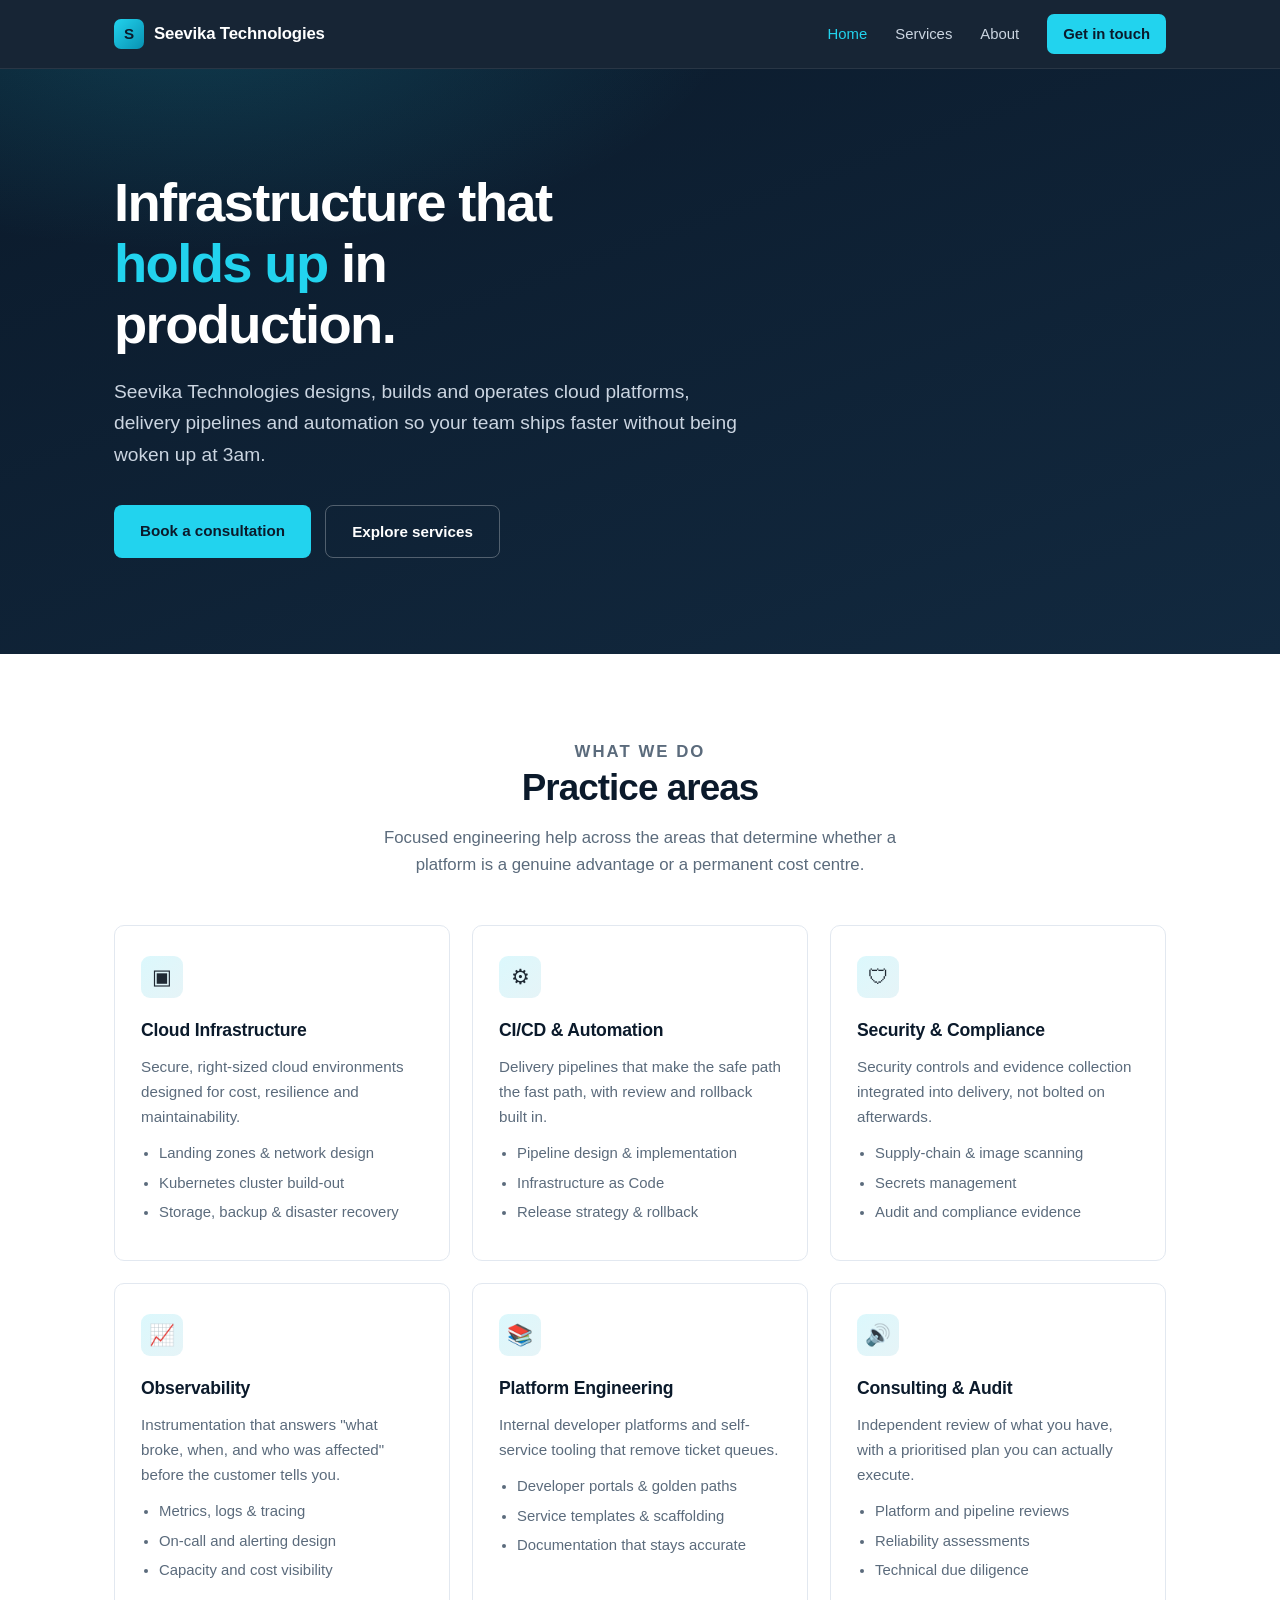
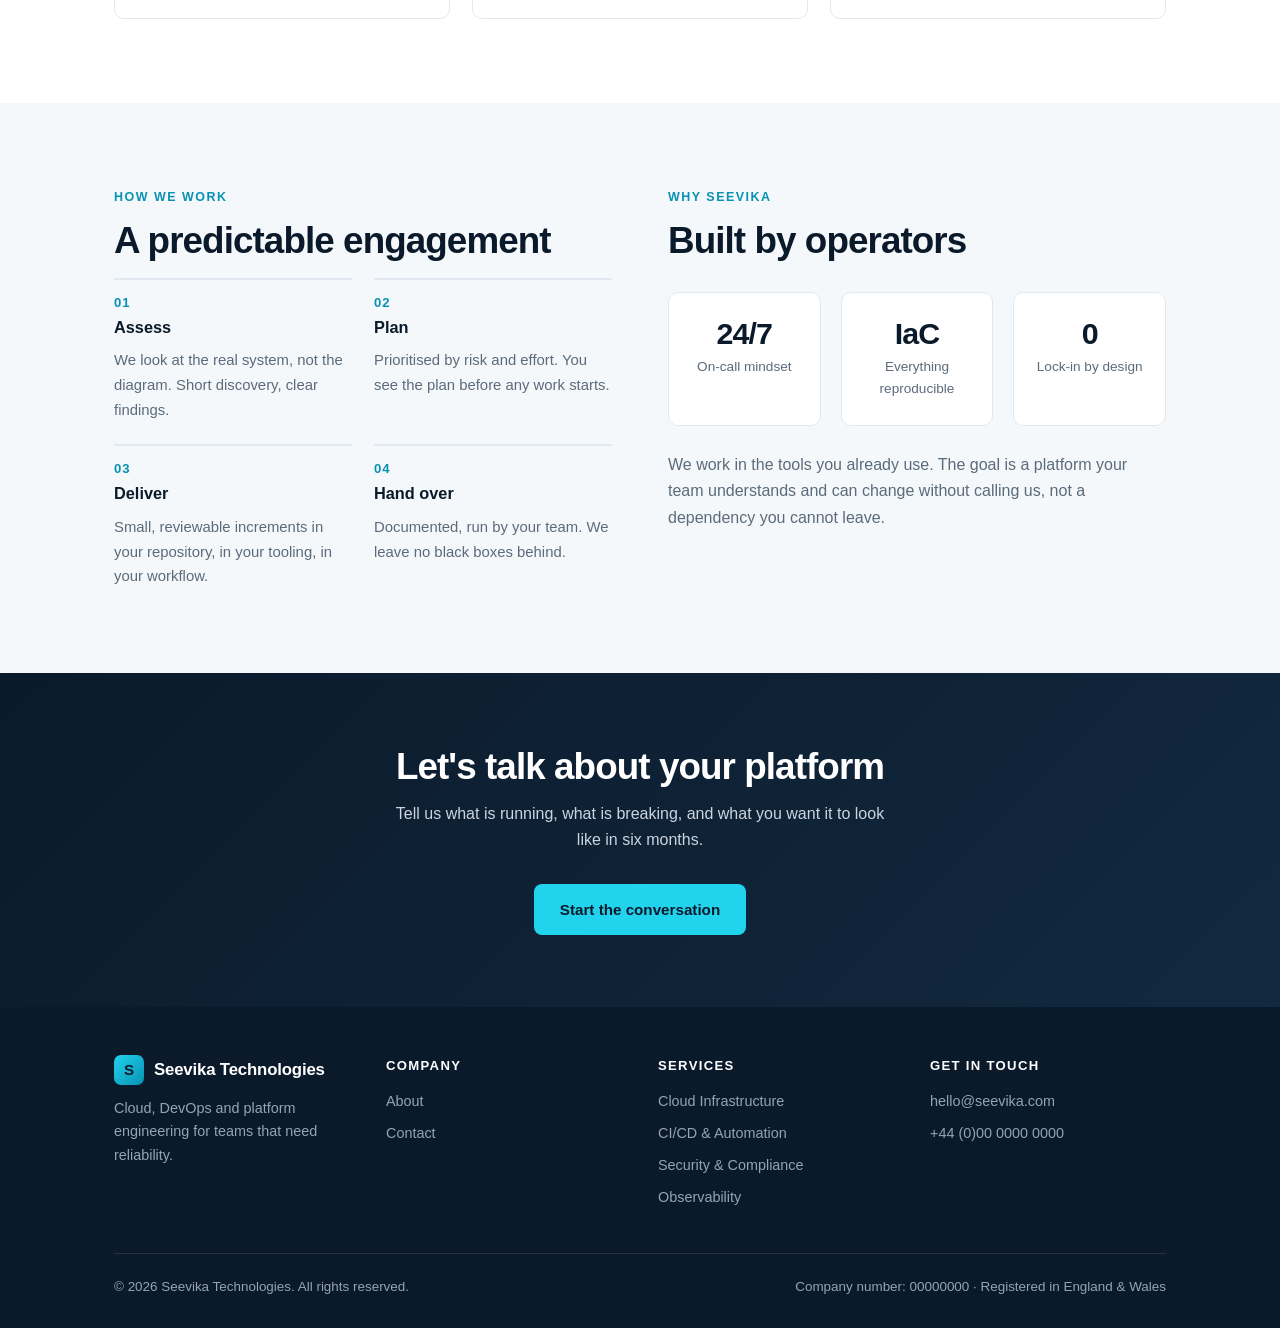
==== index.html @ 6f749425 "Initial Seevika Technologies company site Static brochure site for GitHub Pages: - Home, Services, A" ====
<!DOCTYPE html>
<html lang="en">
<head>
<meta charset="utf-8">
<meta name="viewport" content="width=device-width, initial-scale=1">
<title>Seevika Technologies | Cloud, DevOps &amp; Platform Engineering</title>
<meta name="description" content="Seevika Technologies helps businesses build reliable cloud infrastructure, automate delivery pipelines and run production platforms with confidence.">
<link rel="canonical" href="https://seevika.com/">
<meta property="og:title" content="Seevika Technologies">
<meta property="og:description" content="Cloud, DevOps and platform engineering for teams that need reliability.">
<meta property="og:type" content="website">
<meta property="og:url" content="https://seevika.com/">
<link rel="icon" href="favicon.svg" type="image/svg+xml">
<link rel="stylesheet" href="styles.css">
</head>
<body>

<header>
  <div class="wrap nav">
    <a class="brand" href="index.html"><span class="mark">S</span> Seevika Technologies</a>
    <button class="burger" aria-label="Toggle menu" onclick="document.querySelector('nav.links').classList.toggle('open')">&#9776;</button>
    <nav class="links">
      <a href="index.html" class="active">Home</a>
      <a href="services.html">Services</a>
      <a href="about.html">About</a>
      <a href="contact.html" class="cta">Get in touch</a>
    </nav>
  </div>
</header>

<section class="hero">
  <div class="wrap">
    <h1>Infrastructure that <span class="accent">holds up</span> in production.</h1>
    <p class="lede">Seevika Technologies designs, builds and operates cloud platforms, delivery pipelines and automation so your team ships faster without being woken up at 3am.</p>
    <div class="hero-actions">
      <a class="btn btn-primary" href="contact.html">Book a consultation</a>
      <a class="btn btn-ghost" href="services.html">Explore services</a>
    </div>
  </div>
</section>

<section>
  <div class="wrap">
    <div class="section-head center">
      <p class="eyebrow">What we do</p>
      <h2>Practice areas</h2>
      <p>Focused engineering help across the areas that determine whether a platform is a genuine advantage or a permanent cost centre.</p>
    </div>

    <div class="grid">
      <div class="card">
        <div class="icon">&#9635;</div>
        <h3>Cloud Infrastructure</h3>
        <p>Secure, right-sized cloud environments designed for cost, resilience and maintainability.</p>
        <ul>
          <li>Landing zones &amp; network design</li>
          <li>Kubernetes cluster build-out</li>
          <li>Storage, backup &amp; disaster recovery</li>
        </ul>
      </div>

      <div class="card">
        <div class="icon">&#9881;</div>
        <h3>CI/CD &amp; Automation</h3>
        <p>Delivery pipelines that make the safe path the fast path, with review and rollback built in.</p>
        <ul>
          <li>Pipeline design &amp; implementation</li>
          <li>Infrastructure as Code</li>
          <li>Release strategy &amp; rollback</li>
        </ul>
      </div>

      <div class="card">
        <div class="icon">&#128737;</div>
        <h3>Security &amp; Compliance</h3>
        <p>Security controls and evidence collection integrated into delivery, not bolted on afterwards.</p>
        <ul>
          <li>Supply-chain &amp; image scanning</li>
          <li>Secrets management</li>
          <li>Audit and compliance evidence</li>
        </ul>
      </div>

      <div class="card">
        <div class="icon">&#128200;</div>
        <h3>Observability</h3>
        <p>Instrumentation that answers "what broke, when, and who was affected" before the customer tells you.</p>
        <ul>
          <li>Metrics, logs &amp; tracing</li>
          <li>On-call and alerting design</li>
          <li>Capacity and cost visibility</li>
        </ul>
      </div>

      <div class="card">
        <div class="icon">&#128218;</div>
        <h3>Platform Engineering</h3>
        <p>Internal developer platforms and self-service tooling that remove ticket queues.</p>
        <ul>
          <li>Developer portals &amp; golden paths</li>
          <li>Service templates &amp; scaffolding</li>
          <li>Documentation that stays accurate</li>
        </ul>
      </div>

      <div class="card">
        <div class="icon">&#128266;</div>
        <h3>Consulting &amp; Audit</h3>
        <p>Independent review of what you have, with a prioritised plan you can actually execute.</p>
        <ul>
          <li>Platform and pipeline reviews</li>
          <li>Reliability assessments</li>
          <li>Technical due diligence</li>
        </ul>
      </div>
    </div>
  </div>
</section>

<section class="alt">
  <div class="wrap">
    <div class="split">
      <div>
        <p class="eyebrow">How we work</p>
        <h2>A predictable engagement</h2>
        <div class="steps">
          <div class="step">
            <h3>Assess</h3>
            <p>We look at the real system, not the diagram. Short discovery, clear findings.</p>
          </div>
          <div class="step">
            <h3>Plan</h3>
            <p>Prioritised by risk and effort. You see the plan before any work starts.</p>
          </div>
          <div class="step">
            <h3>Deliver</h3>
            <p>Small, reviewable increments in your repository, in your tooling, in your workflow.</p>
          </div>
          <div class="step">
            <h3>Hand over</h3>
            <p>Documented, run by your team. We leave no black boxes behind.</p>
          </div>
        </div>
      </div>

      <div>
        <p class="eyebrow">Why Seevika</p>
        <h2>Built by operators</h2>
        <div class="stat-row" style="margin-top:28px">
          <div class="stat">
            <div class="num">24/7</div>
            <div class="label">On-call mindset</div>
          </div>
          <div class="stat">
            <div class="num">IaC</div>
            <div class="label">Everything reproducible</div>
          </div>
          <div class="stat">
            <div class="num">0</div>
            <div class="label">Lock-in by design</div>
          </div>
        </div>
        <p style="color:var(--muted);margin-top:26px">We work in the tools you already use. The goal is a platform your team understands and can change without calling us, not a dependency you cannot leave.</p>
      </div>
    </div>
  </div>
</section>

<section class="cta-band">
  <div class="wrap">
    <h2>Let's talk about your platform</h2>
    <p>Tell us what is running, what is breaking, and what you want it to look like in six months.</p>
    <a class="btn btn-primary" href="contact.html">Start the conversation</a>
  </div>
</section>

<footer>
  <div class="wrap">
    <div class="foot-grid">
      <div>
        <a class="brand" href="index.html"><span class="mark">S</span> Seevika Technologies</a>
        <p style="margin:0;max-width:30ch">Cloud, DevOps and platform engineering for teams that need reliability.</p>
      </div>
      <div>
        <h4>Company</h4>
        <a href="about.html">About</a>
        <a href="contact.html">Contact</a>
      </div>
      <div>
        <h4>Services</h4>
        <a href="services.html">Cloud Infrastructure</a>
        <a href="services.html">CI/CD &amp; Automation</a>
        <a href="services.html">Security &amp; Compliance</a>
        <a href="services.html">Observability</a>
      </div>
      <div>
        <h4>Get in touch</h4>
        <a href="mailto:hello@seevika.com">hello@seevika.com</a>
        <a href="tel:+440000000000">+44 (0)00 0000 0000</a>
      </div>
    </div>
    <div class="foot-bottom">
      <span>&copy; <span id="year">2026</span> Seevika Technologies. All rights reserved.</span>
      <span>Company number: 00000000 &middot; Registered in England &amp; Wales</span>
    </div>
  </div>
</footer>

<script>document.getElementById('year').textContent = new Date().getFullYear();</script>
</body>
</html>
---- styles.css ----
:root {
  --navy: #0b1a2b;
  --navy-2: #12293f;
  --accent: #22d3ee;
  --accent-dark: #0891b2;
  --text: #1f2933;
  --muted: #5b6b7c;
  --bg: #ffffff;
  --bg-soft: #f5f8fa;
  --border: #e2e8f0;
  --radius: 10px;
  --maxw: 1100px;
}

* { box-sizing: border-box; }

html { scroll-behavior: smooth; }

body {
  margin: 0;
  font-family: -apple-system, BlinkMacSystemFont, "Segoe UI", Roboto, Helvetica, Arial, sans-serif;
  color: var(--text);
  background: var(--bg);
  line-height: 1.65;
  -webkit-font-smoothing: antialiased;
}

.wrap {
  width: 100%;
  max-width: var(--maxw);
  margin: 0 auto;
  padding: 0 24px;
}

/* ---------- Header ---------- */
header {
  position: sticky;
  top: 0;
  z-index: 100;
  background: rgba(11, 26, 43, 0.95);
  backdrop-filter: saturate(160%) blur(8px);
  border-bottom: 1px solid rgba(255, 255, 255, 0.08);
}

.nav {
  display: flex;
  align-items: center;
  justify-content: space-between;
  height: 68px;
}

.brand {
  display: flex;
  align-items: center;
  gap: 10px;
  color: #fff;
  font-weight: 700;
  font-size: 1.05rem;
  letter-spacing: -0.01em;
  text-decoration: none;
}

.brand .mark {
  width: 30px;
  height: 30px;
  border-radius: 7px;
  background: linear-gradient(135deg, var(--accent), var(--accent-dark));
  display: grid;
  place-items: center;
  color: var(--navy);
  font-weight: 800;
  font-size: 0.95rem;
}

nav.links {
  display: flex;
  gap: 28px;
  align-items: center;
}

nav.links a {
  color: #cbd5e1;
  text-decoration: none;
  font-size: 0.93rem;
  font-weight: 500;
  transition: color 0.15s;
}

nav.links a:hover { color: #fff; }
nav.links a.active { color: var(--accent); }

nav.links a.cta {
  background: var(--accent);
  color: var(--navy);
  padding: 8px 16px;
  border-radius: 7px;
  font-weight: 650;
}

nav.links a.cta:hover { background: #67e8f9; }

.burger {
  display: none;
  background: none;
  border: 0;
  color: #fff;
  font-size: 1.5rem;
  cursor: pointer;
  padding: 4px 8px;
}

/* ---------- Hero ---------- */
.hero {
  background:
    radial-gradient(900px 400px at 15% -10%, rgba(34, 211, 238, 0.18), transparent 60%),
    linear-gradient(160deg, var(--navy) 0%, var(--navy-2) 100%);
  color: #fff;
  padding: 104px 0 96px;
}

.hero h1 {
  font-size: clamp(2rem, 5vw, 3.4rem);
  line-height: 1.12;
  letter-spacing: -0.03em;
  margin: 0 0 20px;
  max-width: 17ch;
}

.hero h1 .accent { color: var(--accent); }

.hero p.lede {
  font-size: clamp(1.02rem, 2vw, 1.2rem);
  color: #cbd5e1;
  max-width: 60ch;
  margin: 0 0 34px;
}

.hero-actions {
  display: flex;
  gap: 14px;
  flex-wrap: wrap;
}

.btn {
  display: inline-block;
  padding: 13px 26px;
  border-radius: 8px;
  font-weight: 650;
  font-size: 0.95rem;
  text-decoration: none;
  transition: transform 0.15s, background 0.15s, border-color 0.15s;
}

.btn:hover { transform: translateY(-1px); }

.btn-primary {
  background: var(--accent);
  color: var(--navy);
}

.btn-primary:hover { background: #67e8f9; }

.btn-ghost {
  border: 1px solid rgba(255, 255, 255, 0.28);
  color: #fff;
}

.btn-ghost:hover { border-color: var(--accent); color: var(--accent); }

/* ---------- Sections ---------- */
section { padding: 84px 0; }
section.alt { background: var(--bg-soft); }

.section-head { max-width: 62ch; margin-bottom: 46px; }
.section-head.center { margin-left: auto; margin-right: auto; text-align: center; }

.eyebrow {
  color: var(--accent-dark);
  font-size: 0.78rem;
  font-weight: 750;
  letter-spacing: 0.12em;
  text-transform: uppercase;
  margin: 0 0 12px;
}

section h2 {
  font-size: clamp(1.6rem, 3.4vw, 2.3rem);
  letter-spacing: -0.025em;
  line-height: 1.2;
  margin: 0 0 14px;
  color: var(--navy);
}

.section-head p {
  color: var(--muted);
  font-size: 1.05rem;
  margin: 0;
}

/* ---------- Cards ---------- */
.grid {
  display: grid;
  gap: 22px;
  grid-template-columns: repeat(auto-fit, minmax(288px, 1fr));
}

.card {
  background: #fff;
  border: 1px solid var(--border);
  border-radius: var(--radius);
  padding: 30px 26px;
  transition: border-color 0.18s, transform 0.18s, box-shadow 0.18s;
}

.card:hover {
  border-color: var(--accent);
  transform: translateY(-3px);
  box-shadow: 0 12px 28px rgba(11, 26, 43, 0.08);
}

.card .icon {
  width: 42px;
  height: 42px;
  border-radius: 9px;
  background: linear-gradient(135deg, rgba(34, 211, 238, 0.16), rgba(8, 145, 178, 0.1));
  display: grid;
  place-items: center;
  font-size: 1.3rem;
  margin-bottom: 18px;
}

.card h3 {
  font-size: 1.1rem;
  margin: 0 0 9px;
  color: var(--navy);
  letter-spacing: -0.01em;
}

.card p {
  margin: 0;
  color: var(--muted);
  font-size: 0.95rem;
}

.card ul {
  margin: 12px 0 0;
  padding-left: 18px;
  color: var(--muted);
  font-size: 0.93rem;
}

.card ul li { margin-bottom: 5px; }

/* ---------- Split / values ---------- */
.split {
  display: grid;
  gap: 56px;
  grid-template-columns: repeat(auto-fit, minmax(300px, 1fr));
  align-items: start;
}

.prose h3 {
  color: var(--navy);
  font-size: 1.15rem;
  margin: 28px 0 10px;
  letter-spacing: -0.01em;
}

.prose h3:first-child { margin-top: 0; }
.prose p { color: var(--muted); margin: 0 0 14px; }

.stat-row {
  display: grid;
  gap: 20px;
  grid-template-columns: repeat(auto-fit, minmax(150px, 1fr));
}

.stat {
  background: #fff;
  border: 1px solid var(--border);
  border-radius: var(--radius);
  padding: 24px 20px;
  text-align: center;
}

.stat .num {
  font-size: 1.9rem;
  font-weight: 750;
  color: var(--navy);
  letter-spacing: -0.03em;
  line-height: 1.1;
}

.stat .label {
  font-size: 0.85rem;
  color: var(--muted);
  margin-top: 6px;
}

/* ---------- Steps ---------- */
.steps {
  display: grid;
  gap: 22px;
  grid-template-columns: repeat(auto-fit, minmax(230px, 1fr));
  counter-reset: step;
}

.step {
  position: relative;
  padding-top: 34px;
  border-top: 2px solid var(--border);
}

.step::before {
  counter-increment: step;
  content: counter(step, decimal-leading-zero);
  position: absolute;
  top: 12px;
  left: 0;
  font-size: 0.82rem;
  font-weight: 750;
  color: var(--accent-dark);
  letter-spacing: 0.08em;
}

.step h3 {
  font-size: 1.02rem;
  color: var(--navy);
  margin: 0 0 8px;
}

.step p {
  color: var(--muted);
  font-size: 0.93rem;
  margin: 0;
}

/* ---------- Contact ---------- */
.contact-grid {
  display: grid;
  gap: 22px;
  grid-template-columns: repeat(auto-fit, minmax(240px, 1fr));
  margin-bottom: 40px;
}

.contact-item {
  display: flex;
  gap: 14px;
  align-items: flex-start;
}

.contact-item .icon {
  flex: 0 0 40px;
  height: 40px;
  border-radius: 9px;
  background: rgba(34, 211, 238, 0.13);
  display: grid;
  place-items: center;
  font-size: 1.1rem;
}

.contact-item h3 {
  font-size: 0.95rem;
  margin: 0 0 3px;
  color: var(--navy);
}

.contact-item a,
.contact-item p {
  margin: 0;
  color: var(--muted);
  font-size: 0.93rem;
  text-decoration: none;
  word-break: break-word;
}

.contact-item a:hover { color: var(--accent-dark); }

form {
  background: var(--bg-soft);
  border: 1px solid var(--border);
  border-radius: var(--radius);
  padding: 32px;
  max-width: 640px;
}

.field { margin-bottom: 18px; }

label {
  display: block;
  font-size: 0.87rem;
  font-weight: 600;
  color: var(--navy);
  margin-bottom: 7px;
}

input, textarea {
  width: 100%;
  padding: 11px 13px;
  border: 1px solid var(--border);
  border-radius: 7px;
  font: inherit;
  font-size: 0.95rem;
  background: #fff;
  transition: border-color 0.15s, box-shadow 0.15s;
}

input:focus, textarea:focus {
  outline: none;
  border-color: var(--accent-dark);
  box-shadow: 0 0 0 3px rgba(34, 211, 238, 0.18);
}

textarea { resize: vertical; min-height: 128px; }

button {
  background: var(--navy);
  color: #fff;
  border: 0;
  padding: 13px 28px;
  border-radius: 8px;
  font: inherit;
  font-weight: 650;
  font-size: 0.95rem;
  cursor: pointer;
  transition: background 0.15s;
}

button:hover { background: var(--navy-2); }

/* ---------- CTA band ---------- */
.cta-band {
  background: linear-gradient(135deg, var(--navy) 0%, var(--navy-2) 100%);
  color: #fff;
  text-align: center;
  padding: 72px 0;
}

.cta-band h2 { color: #fff; margin-bottom: 12px; }
.cta-band p { color: #cbd5e1; max-width: 56ch; margin: 0 auto 30px; }

/* ---------- Footer ---------- */
footer {
  background: var(--navy);
  color: #94a3b8;
  padding: 48px 0 30px;
  font-size: 0.9rem;
}

.foot-grid {
  display: grid;
  gap: 36px;
  grid-template-columns: repeat(auto-fit, minmax(190px, 1fr));
  margin-bottom: 36px;
}

footer h4 {
  color: #fff;
  font-size: 0.82rem;
  text-transform: uppercase;
  letter-spacing: 0.1em;
  margin: 0 0 14px;
}

footer a {
  color: #94a3b8;
  text-decoration: none;
  display: block;
  margin-bottom: 8px;
  font-size: 0.9rem;
}

footer a:hover { color: var(--accent); }

footer .brand { margin-bottom: 12px; }

.foot-bottom {
  border-top: 1px solid rgba(255, 255, 255, 0.1);
  padding-top: 22px;
  display: flex;
  justify-content: space-between;
  gap: 14px;
  flex-wrap: wrap;
  font-size: 0.84rem;
}

/* ---------- Responsive ---------- */
@media (max-width: 720px) {
  .burger { display: block; }

  nav.links {
    position: absolute;
    top: 68px;
    left: 0;
    right: 0;
    background: var(--navy);
    flex-direction: column;
    align-items: stretch;
    gap: 0;
    padding: 8px 0 14px;
    border-bottom: 1px solid rgba(255, 255, 255, 0.1);
    display: none;
  }

  nav.links.open { display: flex; }
  nav.links a { padding: 12px 24px; }
  nav.links a.cta { margin: 8px 24px 0; text-align: center; }

  section { padding: 62px 0; }
  .hero { padding: 72px 0 64px; }
}
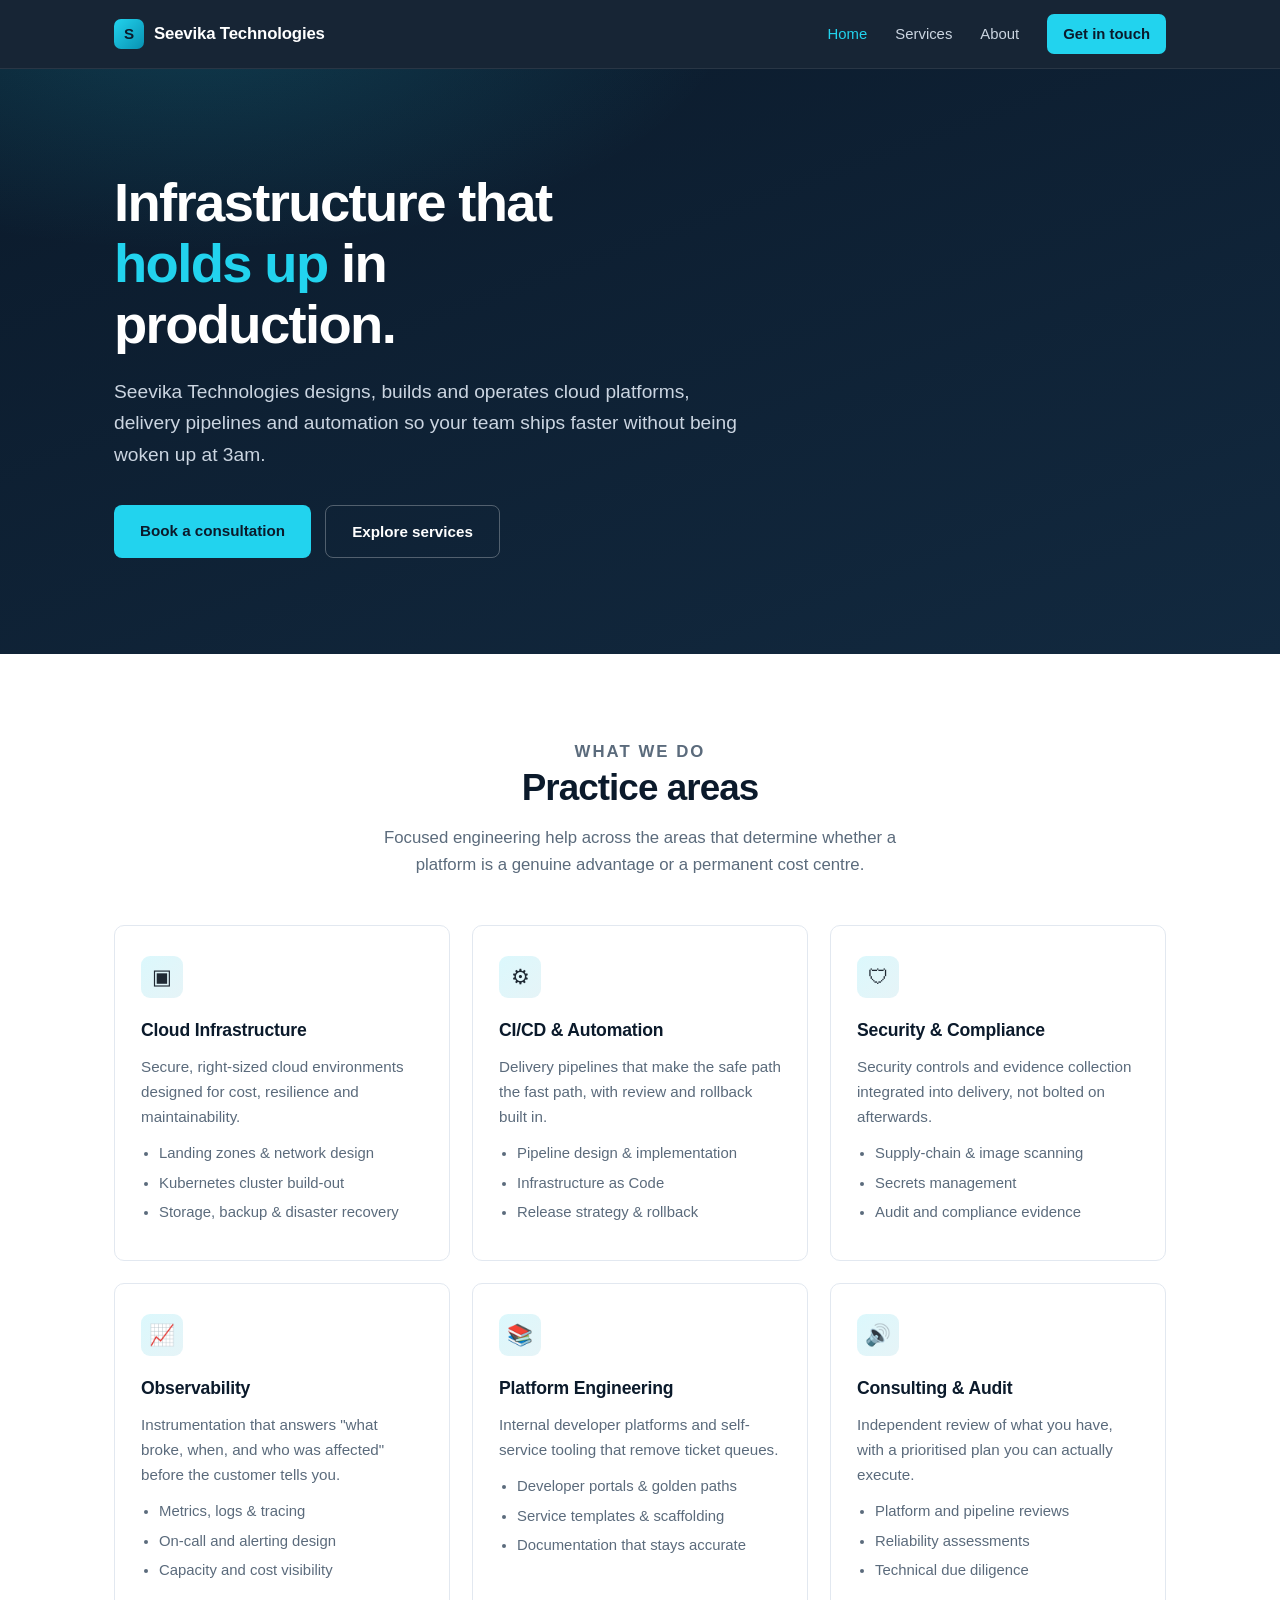
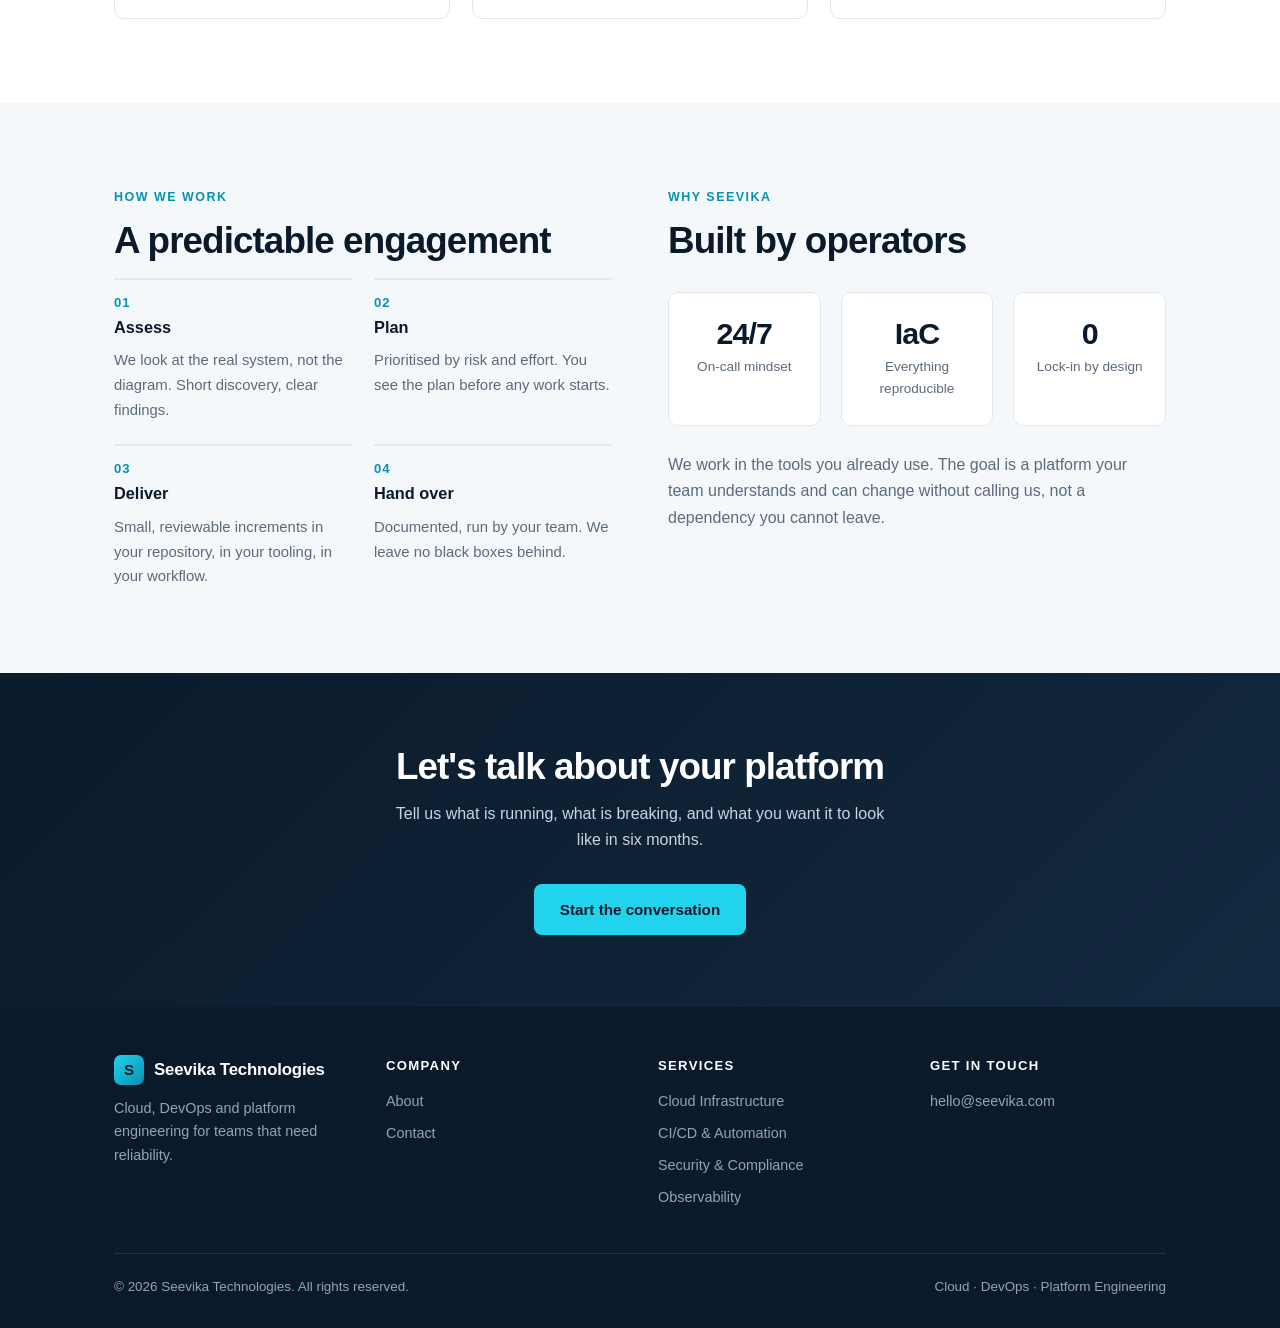
==== commit 437edd81: "Make content US/international neutral and remove fabricated details - Drop UK-specific legal footer " ====
--- a/index.html
+++ b/index.html
@@ -196,12 +196,11 @@
       <div>
         <h4>Get in touch</h4>
         <a href="mailto:hello@seevika.com">hello@seevika.com</a>
-        <a href="tel:+440000000000">+44 (0)00 0000 0000</a>
       </div>
     </div>
     <div class="foot-bottom">
       <span>&copy; <span id="year">2026</span> Seevika Technologies. All rights reserved.</span>
-      <span>Company number: 00000000 &middot; Registered in England &amp; Wales</span>
+      <span>Cloud &middot; DevOps &middot; Platform Engineering</span>
     </div>
   </div>
 </footer>
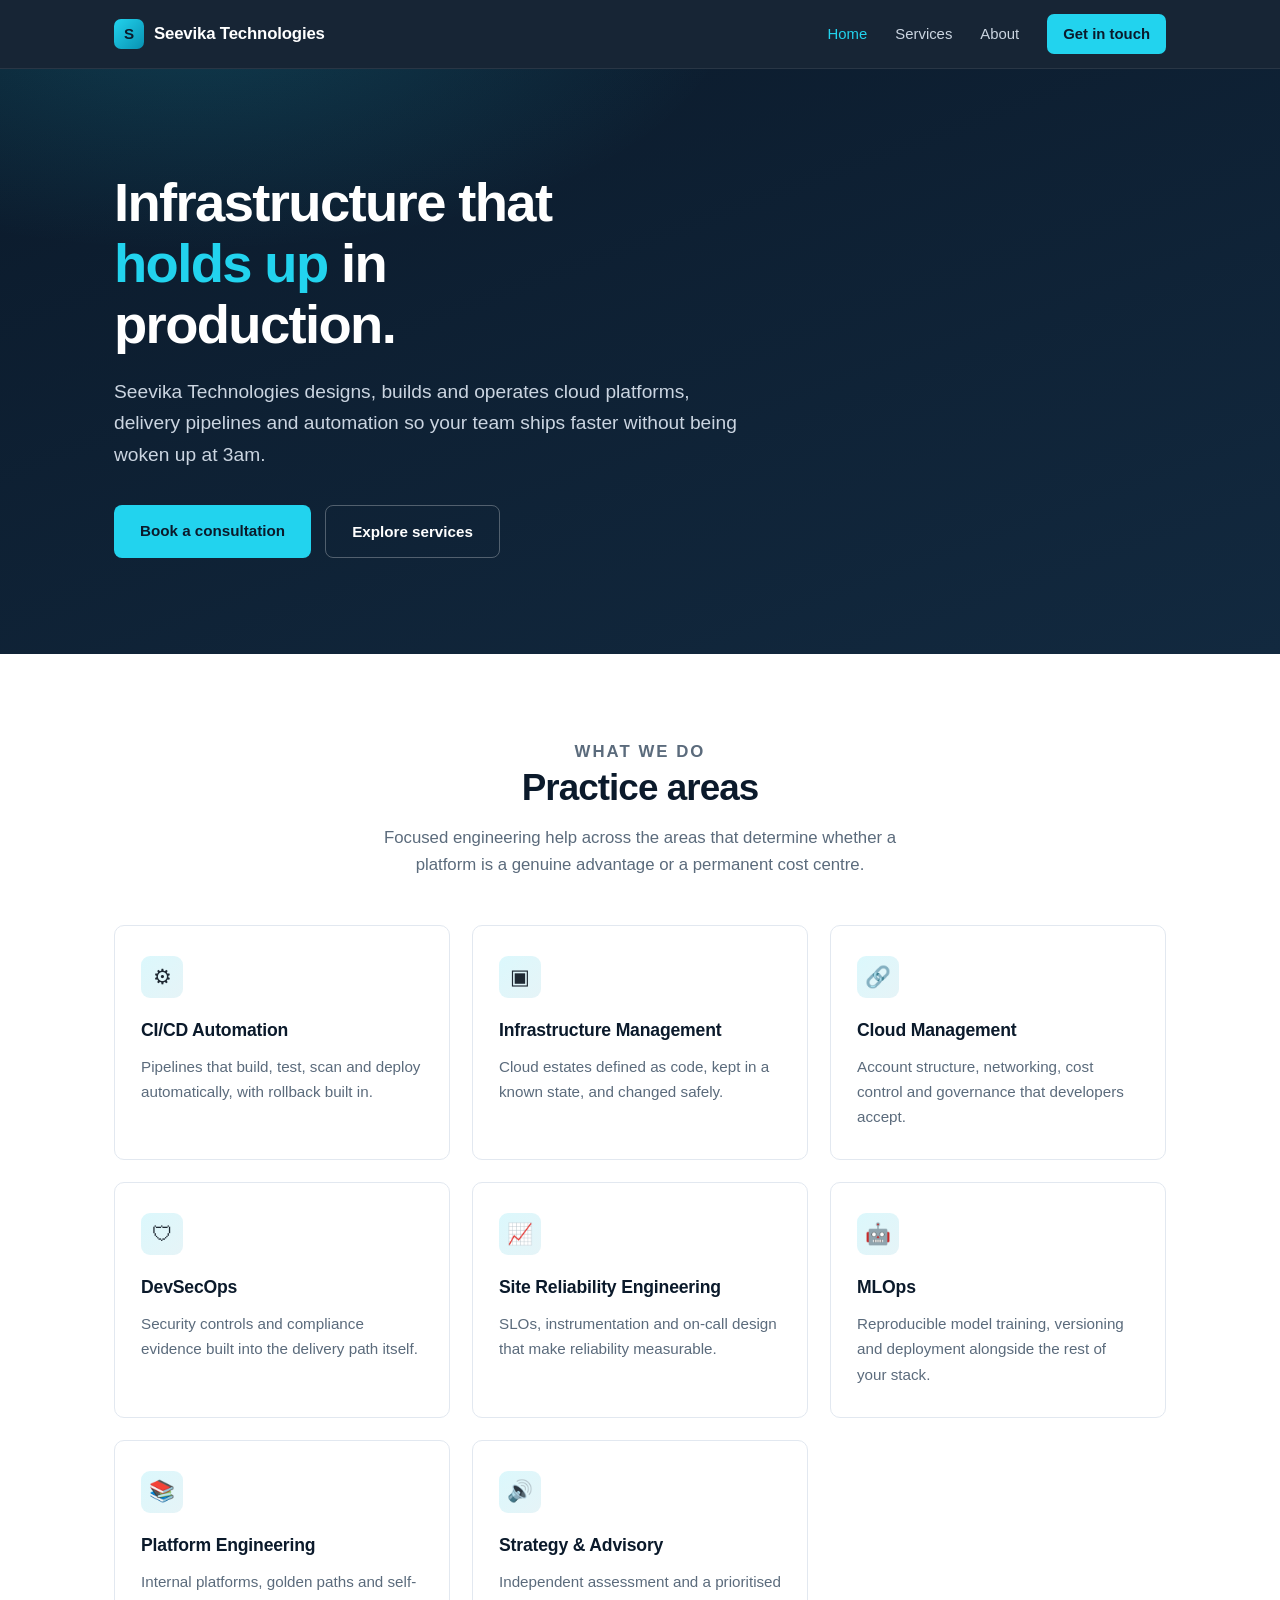
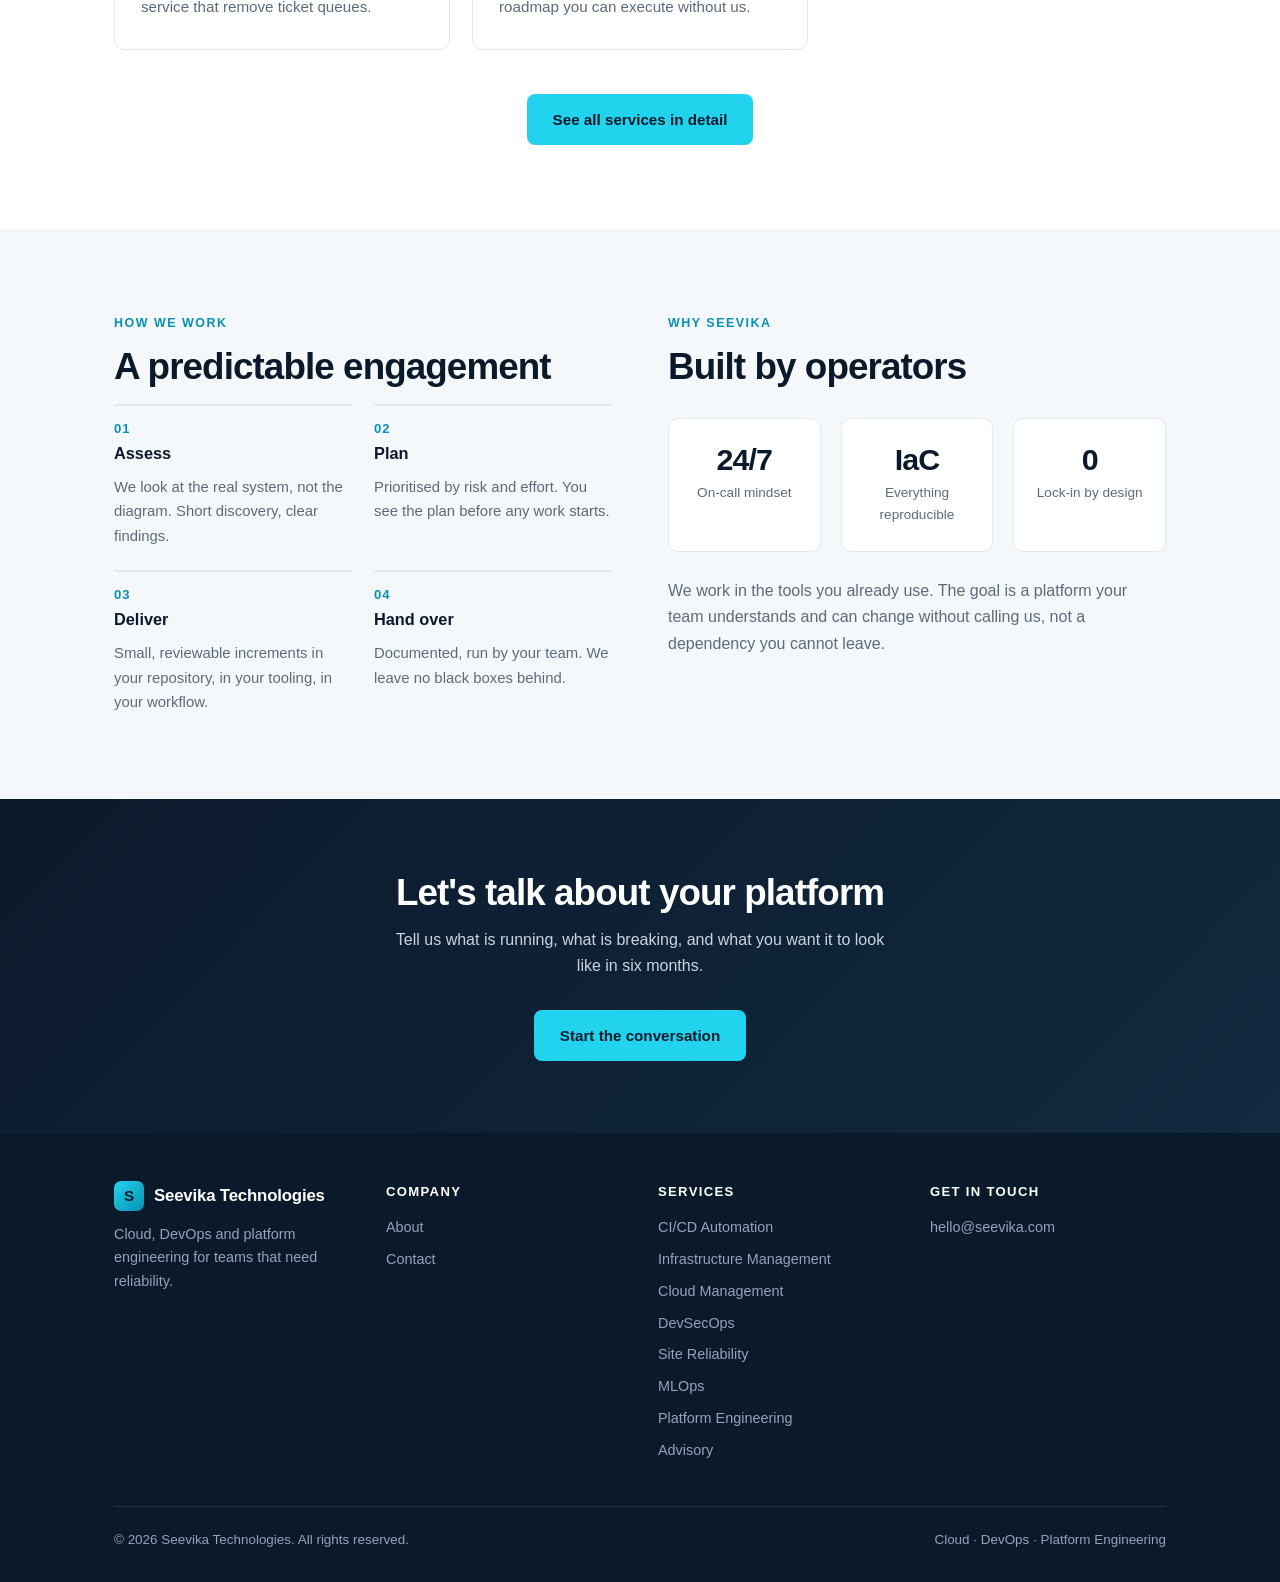
==== commit f34a85eb: "Expand services page with full DevOps service taxonomy Adopted industry-standard structure, all copy" ====
--- a/index.html
+++ b/index.html
@@ -49,70 +49,49 @@
 
     <div class="grid">
       <div class="card">
+        <div class="icon">&#9881;</div>
+        <h3>CI/CD Automation</h3>
+        <p>Pipelines that build, test, scan and deploy automatically, with rollback built in.</p>
+      </div>
+      <div class="card">
         <div class="icon">&#9635;</div>
-        <h3>Cloud Infrastructure</h3>
-        <p>Secure, right-sized cloud environments designed for cost, resilience and maintainability.</p>
-        <ul>
-          <li>Landing zones &amp; network design</li>
-          <li>Kubernetes cluster build-out</li>
-          <li>Storage, backup &amp; disaster recovery</li>
-        </ul>
+        <h3>Infrastructure Management</h3>
+        <p>Cloud estates defined as code, kept in a known state, and changed safely.</p>
       </div>
-
       <div class="card">
-        <div class="icon">&#9881;</div>
-        <h3>CI/CD &amp; Automation</h3>
-        <p>Delivery pipelines that make the safe path the fast path, with review and rollback built in.</p>
-        <ul>
-          <li>Pipeline design &amp; implementation</li>
-          <li>Infrastructure as Code</li>
-          <li>Release strategy &amp; rollback</li>
-        </ul>
+        <div class="icon">&#128279;</div>
+        <h3>Cloud Management</h3>
+        <p>Account structure, networking, cost control and governance that developers accept.</p>
       </div>
-
       <div class="card">
         <div class="icon">&#128737;</div>
-        <h3>Security &amp; Compliance</h3>
-        <p>Security controls and evidence collection integrated into delivery, not bolted on afterwards.</p>
-        <ul>
-          <li>Supply-chain &amp; image scanning</li>
-          <li>Secrets management</li>
-          <li>Audit and compliance evidence</li>
-        </ul>
+        <h3>DevSecOps</h3>
+        <p>Security controls and compliance evidence built into the delivery path itself.</p>
       </div>
-
       <div class="card">
         <div class="icon">&#128200;</div>
-        <h3>Observability</h3>
-        <p>Instrumentation that answers "what broke, when, and who was affected" before the customer tells you.</p>
-        <ul>
-          <li>Metrics, logs &amp; tracing</li>
-          <li>On-call and alerting design</li>
-          <li>Capacity and cost visibility</li>
-        </ul>
+        <h3>Site Reliability Engineering</h3>
+        <p>SLOs, instrumentation and on-call design that make reliability measurable.</p>
       </div>
-
+      <div class="card">
+        <div class="icon">&#129302;</div>
+        <h3>MLOps</h3>
+        <p>Reproducible model training, versioning and deployment alongside the rest of your stack.</p>
+      </div>
       <div class="card">
         <div class="icon">&#128218;</div>
         <h3>Platform Engineering</h3>
-        <p>Internal developer platforms and self-service tooling that remove ticket queues.</p>
-        <ul>
-          <li>Developer portals &amp; golden paths</li>
-          <li>Service templates &amp; scaffolding</li>
-          <li>Documentation that stays accurate</li>
-        </ul>
+        <p>Internal platforms, golden paths and self-service that remove ticket queues.</p>
       </div>
-
       <div class="card">
         <div class="icon">&#128266;</div>
-        <h3>Consulting &amp; Audit</h3>
-        <p>Independent review of what you have, with a prioritised plan you can actually execute.</p>
-        <ul>
-          <li>Platform and pipeline reviews</li>
-          <li>Reliability assessments</li>
-          <li>Technical due diligence</li>
-        </ul>
+        <h3>Strategy &amp; Advisory</h3>
+        <p>Independent assessment and a prioritised roadmap you can execute without us.</p>
       </div>
+    </div>
+
+    <div style="text-align:center;margin-top:44px">
+      <a class="btn btn-primary" href="services.html">See all services in detail</a>
     </div>
   </div>
 </section>
@@ -188,10 +167,14 @@
       </div>
       <div>
         <h4>Services</h4>
-        <a href="services.html">Cloud Infrastructure</a>
-        <a href="services.html">CI/CD &amp; Automation</a>
-        <a href="services.html">Security &amp; Compliance</a>
-        <a href="services.html">Observability</a>
+        <a href="services.html#automation">CI/CD Automation</a>
+        <a href="services.html#infrastructure">Infrastructure Management</a>
+        <a href="services.html#cloud">Cloud Management</a>
+        <a href="services.html#devsecops">DevSecOps</a>
+        <a href="services.html#sre">Site Reliability</a>
+        <a href="services.html#mlops">MLOps</a>
+        <a href="services.html#platform">Platform Engineering</a>
+        <a href="services.html#advisory">Advisory</a>
       </div>
       <div>
         <h4>Get in touch</h4>
--- a/styles.css
+++ b/styles.css
@@ -509,3 +509,173 @@
   section { padding: 62px 0; }
   .hero { padding: 72px 0 64px; }
 }
+
+/* ---------- Badges (compliance / standards) ---------- */
+.badges {
+  display: flex;
+  flex-wrap: wrap;
+  gap: 12px;
+  margin-top: 26px;
+}
+
+.badge {
+  display: inline-flex;
+  align-items: center;
+  gap: 8px;
+  background: #fff;
+  border: 1px solid var(--border);
+  border-radius: 999px;
+  padding: 9px 18px;
+  font-size: 0.88rem;
+  font-weight: 600;
+  color: var(--navy);
+}
+
+.badge .dot {
+  width: 7px;
+  height: 7px;
+  border-radius: 50%;
+  background: var(--accent-dark);
+  flex: 0 0 7px;
+}
+
+/* ---------- Tool pills ---------- */
+.pills {
+  display: flex;
+  flex-wrap: wrap;
+  gap: 10px;
+  margin-top: 24px;
+}
+
+.pill {
+  background: var(--bg-soft);
+  border: 1px solid var(--border);
+  border-radius: 7px;
+  padding: 8px 15px;
+  font-size: 0.88rem;
+  font-weight: 550;
+  color: var(--navy);
+  transition: border-color 0.15s, color 0.15s;
+}
+
+.pill:hover { border-color: var(--accent); color: var(--accent-dark); }
+
+.pill-group { margin-bottom: 26px; }
+
+.pill-group > h4 {
+  font-size: 0.78rem;
+  text-transform: uppercase;
+  letter-spacing: 0.11em;
+  color: var(--muted);
+  margin: 0 0 12px;
+  font-weight: 700;
+}
+
+/* ---------- Engagement models ---------- */
+.engagement {
+  background: #fff;
+  border: 1px solid var(--border);
+  border-radius: var(--radius);
+  padding: 28px 24px;
+  border-top: 3px solid var(--accent);
+}
+
+.engagement h3 {
+  font-size: 1.05rem;
+  color: var(--navy);
+  margin: 0 0 4px;
+}
+
+.engagement .for {
+  font-size: 0.78rem;
+  text-transform: uppercase;
+  letter-spacing: 0.09em;
+  color: var(--accent-dark);
+  font-weight: 700;
+  margin-bottom: 12px;
+  display: block;
+}
+
+.engagement p {
+  color: var(--muted);
+  font-size: 0.93rem;
+  margin: 0 0 12px;
+}
+
+.engagement ul {
+  margin: 0;
+  padding-left: 18px;
+  color: var(--muted);
+  font-size: 0.9rem;
+}
+
+/* ---------- FAQ ---------- */
+.faq { max-width: 820px; margin: 0 auto; }
+
+.faq details {
+  background: #fff;
+  border: 1px solid var(--border);
+  border-radius: var(--radius);
+  padding: 0 22px;
+  margin-bottom: 12px;
+  transition: border-color 0.15s;
+}
+
+.faq details[open] { border-color: var(--accent); }
+
+.faq summary {
+  cursor: pointer;
+  padding: 20px 0;
+  font-weight: 650;
+  color: var(--navy);
+  font-size: 1rem;
+  list-style: none;
+  display: flex;
+  justify-content: space-between;
+  align-items: center;
+  gap: 16px;
+}
+
+.faq summary::-webkit-details-marker { display: none; }
+
+.faq summary::after {
+  content: "+";
+  font-size: 1.35rem;
+  font-weight: 400;
+  color: var(--accent-dark);
+  flex: 0 0 auto;
+  line-height: 1;
+}
+
+.faq details[open] summary::after { content: "\2212"; }
+
+.faq .answer {
+  padding-bottom: 20px;
+  color: var(--muted);
+  font-size: 0.95rem;
+  margin: 0;
+}
+
+/* ---------- Industries ---------- */
+.industry-grid {
+  display: grid;
+  gap: 14px;
+  grid-template-columns: repeat(auto-fit, minmax(180px, 1fr));
+}
+
+.industry {
+  background: #fff;
+  border: 1px solid var(--border);
+  border-radius: 8px;
+  padding: 18px 20px;
+  font-weight: 600;
+  color: var(--navy);
+  font-size: 0.95rem;
+  display: flex;
+  align-items: center;
+  gap: 10px;
+  transition: border-color 0.15s, transform 0.15s;
+}
+
+.industry:hover { border-color: var(--accent); transform: translateY(-2px); }
+.industry span { color: var(--accent-dark); font-size: 0.85rem; }
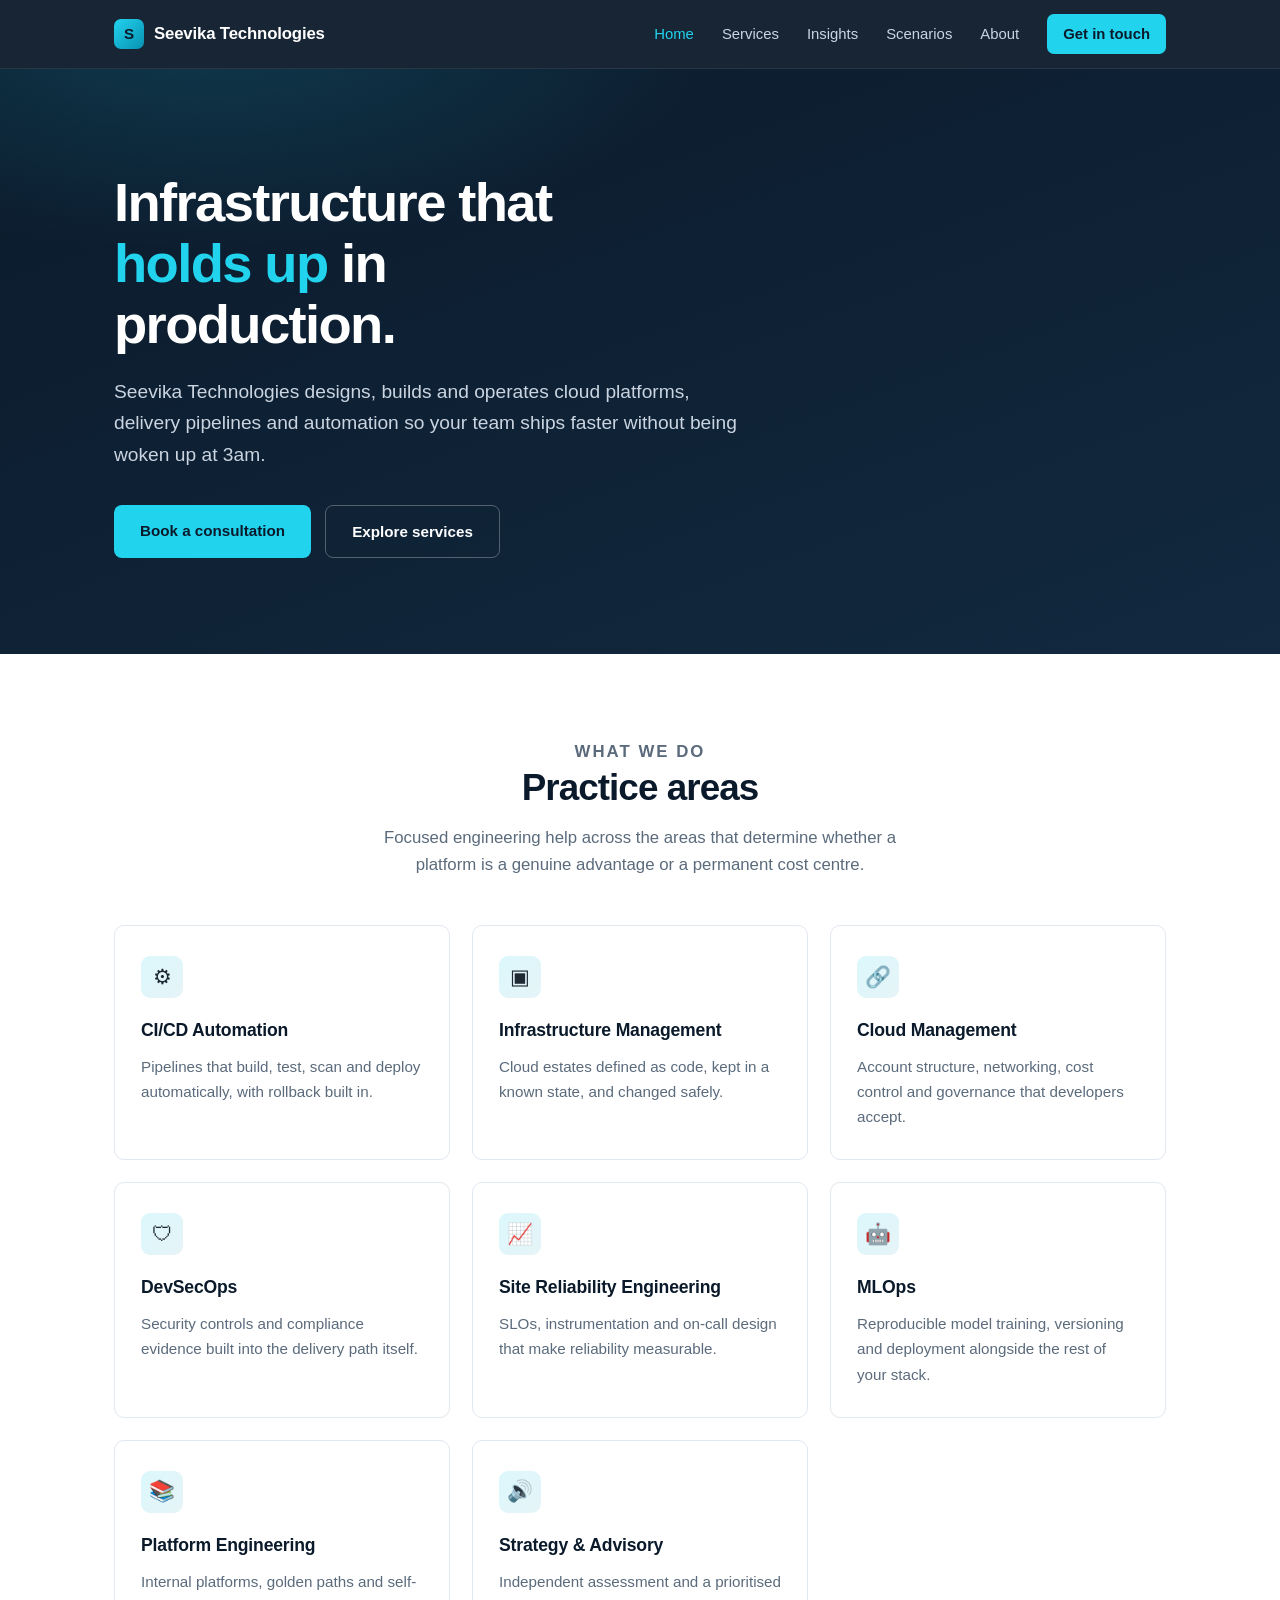
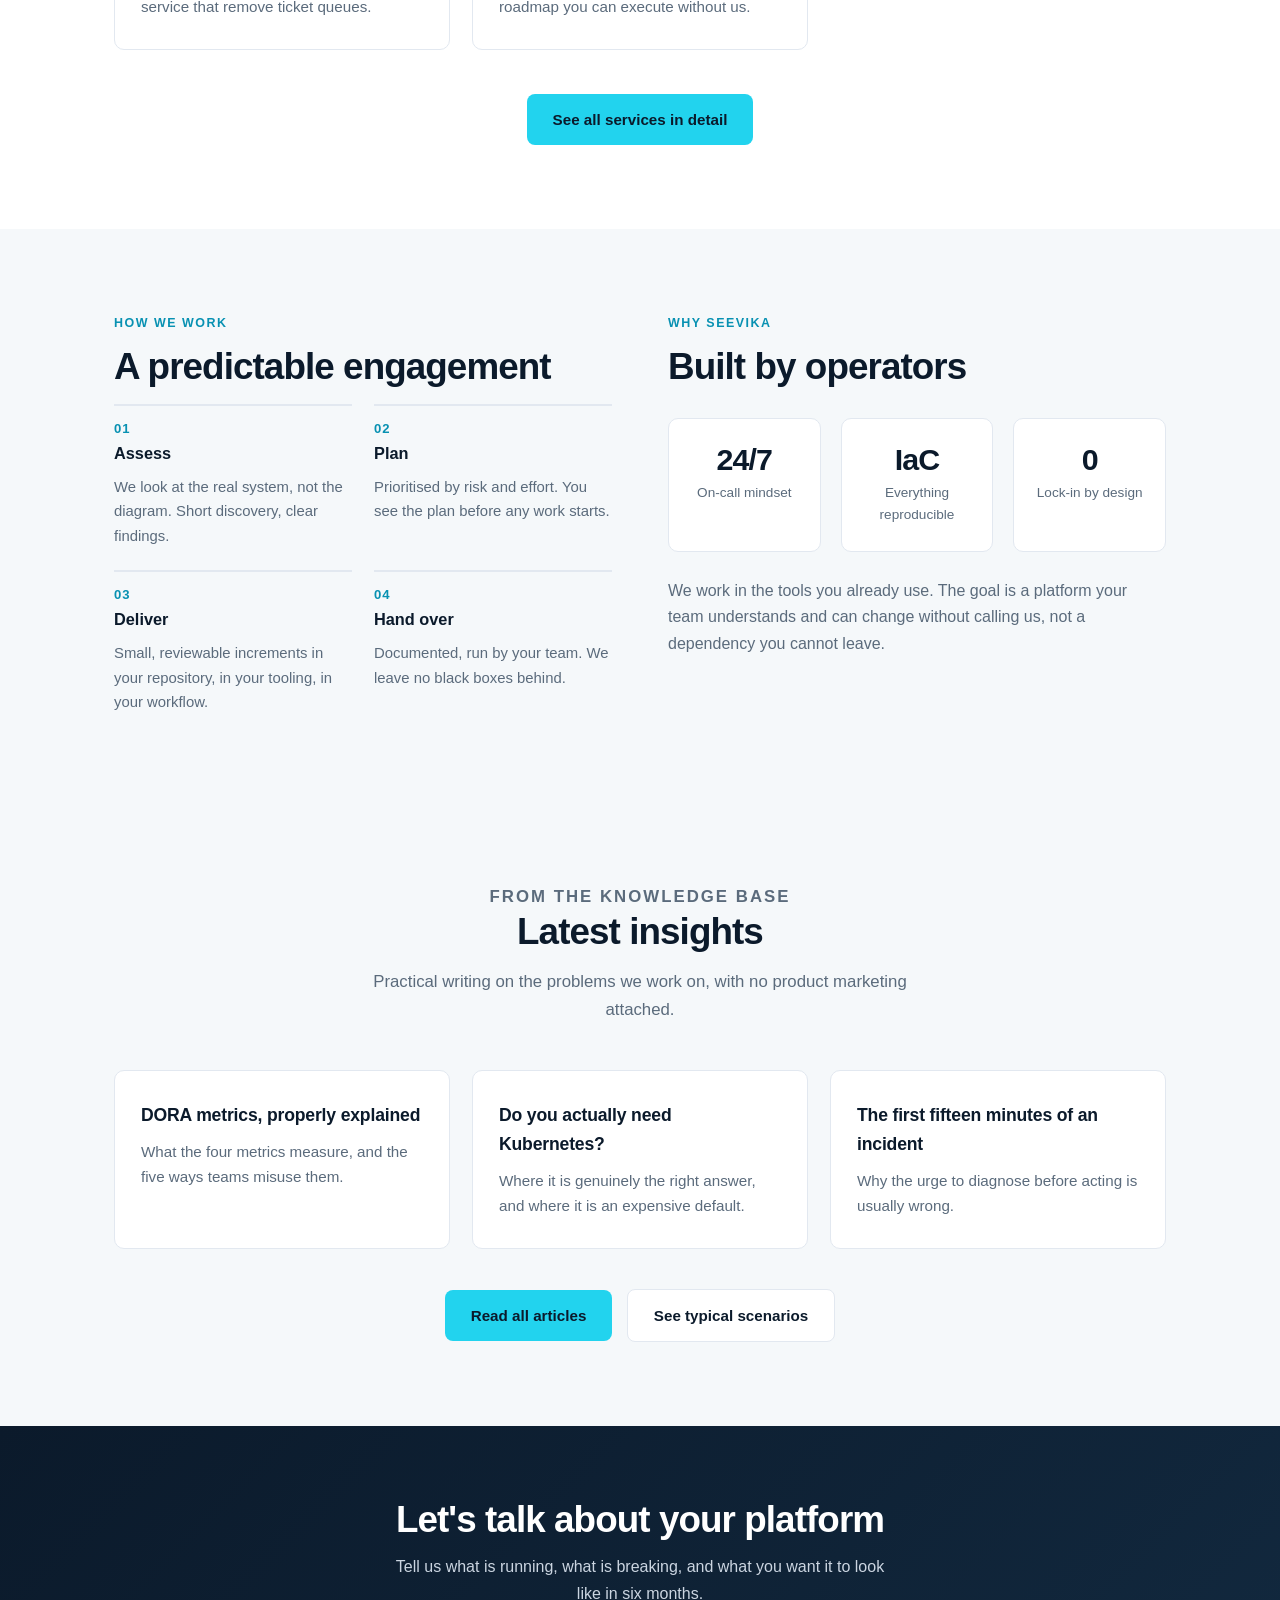
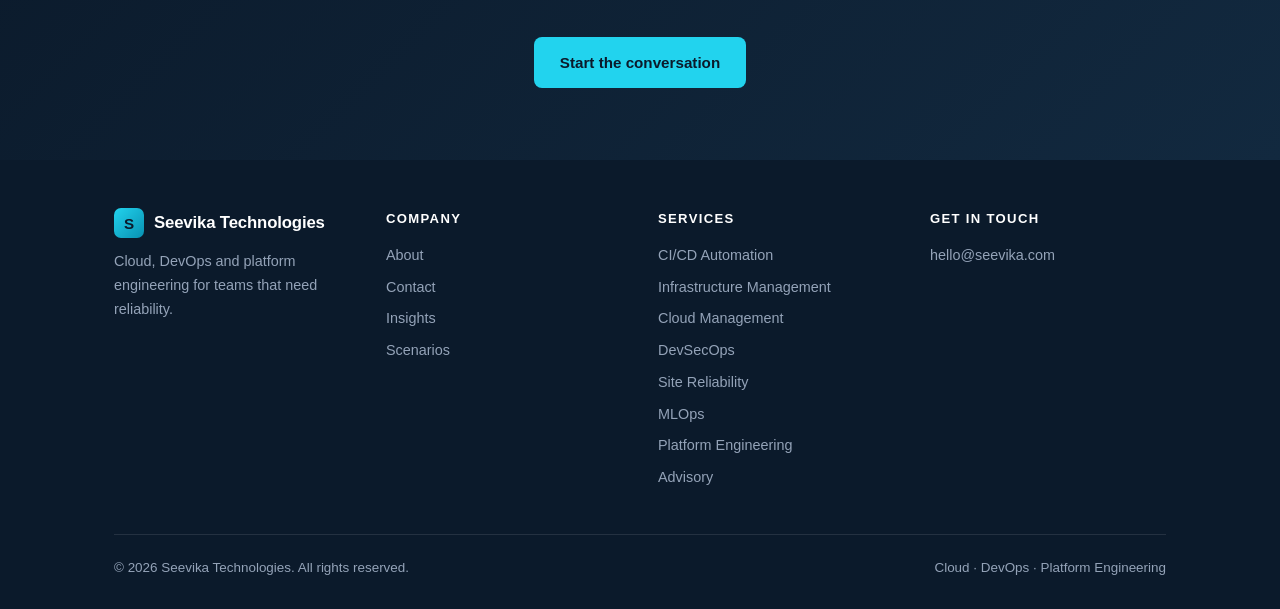
==== commit 59347eeb: "Add knowledge base, scenario case studies and site-wide navigation Insights (6 articles, original co" ====
--- a/index.html
+++ b/index.html
@@ -19,9 +19,11 @@
   <div class="wrap nav">
     <a class="brand" href="index.html"><span class="mark">S</span> Seevika Technologies</a>
     <button class="burger" aria-label="Toggle menu" onclick="document.querySelector('nav.links').classList.toggle('open')">&#9776;</button>
-    <nav class="links">
+        <nav class="links">
       <a href="index.html" class="active">Home</a>
       <a href="services.html">Services</a>
+      <a href="insights.html">Insights</a>
+      <a href="scenarios.html">Scenarios</a>
       <a href="about.html">About</a>
       <a href="contact.html" class="cta">Get in touch</a>
     </nav>
@@ -145,6 +147,34 @@
   </div>
 </section>
 
+<section class="alt">
+  <div class="wrap">
+    <div class="section-head center">
+      <p class="eyebrow">From the knowledge base</p>
+      <h2>Latest insights</h2>
+      <p>Practical writing on the problems we work on, with no product marketing attached.</p>
+    </div>
+    <div class="grid">
+      <a class="card" href="insights/dora-metrics.html" style="text-decoration:none;display:block">
+        <h3>DORA metrics, properly explained</h3>
+        <p>What the four metrics measure, and the five ways teams misuse them.</p>
+      </a>
+      <a class="card" href="insights/kubernetes-when.html" style="text-decoration:none;display:block">
+        <h3>Do you actually need Kubernetes?</h3>
+        <p>Where it is genuinely the right answer, and where it is an expensive default.</p>
+      </a>
+      <a class="card" href="insights/incident-first-fifteen.html" style="text-decoration:none;display:block">
+        <h3>The first fifteen minutes of an incident</h3>
+        <p>Why the urge to diagnose before acting is usually wrong.</p>
+      </a>
+    </div>
+    <div style="text-align:center;margin-top:40px">
+      <a class="btn btn-primary" href="insights.html">Read all articles</a>
+      <a class="btn btn-ghost" href="scenarios.html" style="margin-left:10px;background:#fff;color:var(--navy);border-color:var(--border)">See typical scenarios</a>
+    </div>
+  </div>
+</section>
+
 <section class="cta-band">
   <div class="wrap">
     <h2>Let's talk about your platform</h2>
@@ -164,6 +194,8 @@
         <h4>Company</h4>
         <a href="about.html">About</a>
         <a href="contact.html">Contact</a>
+        <a href="insights.html">Insights</a>
+        <a href="scenarios.html">Scenarios</a>
       </div>
       <div>
         <h4>Services</h4>
--- a/styles.css
+++ b/styles.css
@@ -679,3 +679,261 @@
 
 .industry:hover { border-color: var(--accent); transform: translateY(-2px); }
 .industry span { color: var(--accent-dark); font-size: 0.85rem; }
+
+/* ---------- Article / insights ---------- */
+.page-head {
+  background:
+    radial-gradient(700px 320px at 12% -20%, rgba(34, 211, 238, 0.16), transparent 60%),
+    linear-gradient(160deg, var(--navy) 0%, var(--navy-2) 100%);
+  color: #fff;
+  padding: 62px 0 54px;
+}
+
+.page-head h1 {
+  font-size: clamp(1.9rem, 4.4vw, 2.9rem);
+  letter-spacing: -0.03em;
+  line-height: 1.14;
+  margin: 0 0 16px;
+  max-width: 22ch;
+}
+
+.page-head p.lede {
+  color: #cbd5e1;
+  font-size: 1.08rem;
+  max-width: 62ch;
+  margin: 0;
+}
+
+.crumbs {
+  font-size: 0.85rem;
+  color: #94a3b8;
+  margin-bottom: 18px;
+}
+
+.crumbs a { color: #94a3b8; text-decoration: none; }
+.crumbs a:hover { color: var(--accent); }
+
+.article-wrap {
+  max-width: 760px;
+  margin: 0 auto;
+}
+
+.meta {
+  display: flex;
+  flex-wrap: wrap;
+  gap: 10px 20px;
+  font-size: 0.85rem;
+  color: var(--muted);
+  padding-bottom: 24px;
+  margin-bottom: 34px;
+  border-bottom: 1px solid var(--border);
+}
+
+.meta strong { color: var(--navy); }
+
+.article-body { font-size: 1.03rem; color: #33414f; }
+
+.article-body h2 {
+  font-size: 1.55rem;
+  margin: 48px 0 14px;
+  color: var(--navy);
+  letter-spacing: -0.02em;
+  line-height: 1.28;
+}
+
+.article-body h3 {
+  font-size: 1.16rem;
+  margin: 32px 0 10px;
+  color: var(--navy);
+  letter-spacing: -0.01em;
+}
+
+.article-body p { margin: 0 0 18px; }
+
+.article-body ul,
+.article-body ol { margin: 0 0 20px; padding-left: 22px; }
+
+.article-body li { margin-bottom: 9px; }
+
+.article-body a { color: var(--accent-dark); }
+
+.article-body strong { color: var(--navy); }
+
+.article-body code {
+  background: var(--bg-soft);
+  border: 1px solid var(--border);
+  border-radius: 4px;
+  padding: 1px 6px;
+  font-size: 0.9em;
+  font-family: ui-monospace, SFMono-Regular, Menlo, monospace;
+  color: #0e7490;
+}
+
+.article-body pre {
+  background: var(--navy);
+  color: #e2e8f0;
+  padding: 18px 20px;
+  border-radius: 8px;
+  overflow-x: auto;
+  font-size: 0.88rem;
+  line-height: 1.6;
+  margin: 0 0 22px;
+}
+
+.article-body pre code {
+  background: none;
+  border: 0;
+  padding: 0;
+  color: inherit;
+  font-size: inherit;
+}
+
+.callout {
+  background: var(--bg-soft);
+  border-left: 3px solid var(--accent-dark);
+  border-radius: 0 8px 8px 0;
+  padding: 18px 22px;
+  margin: 0 0 24px;
+}
+
+.callout p:last-child { margin-bottom: 0; }
+
+.callout .label {
+  display: block;
+  font-size: 0.75rem;
+  text-transform: uppercase;
+  letter-spacing: 0.1em;
+  font-weight: 750;
+  color: var(--accent-dark);
+  margin-bottom: 7px;
+}
+
+.article-body table {
+  width: 100%;
+  border-collapse: collapse;
+  margin: 0 0 26px;
+  font-size: 0.93rem;
+}
+
+.article-body th,
+.article-body td {
+  text-align: left;
+  padding: 11px 14px;
+  border-bottom: 1px solid var(--border);
+}
+
+.article-body th {
+  color: var(--navy);
+  font-weight: 650;
+  background: var(--bg-soft);
+}
+
+.article-nav {
+  display: grid;
+  gap: 14px;
+  grid-template-columns: repeat(auto-fit, minmax(230px, 1fr));
+  margin-top: 52px;
+  padding-top: 32px;
+  border-top: 1px solid var(--border);
+}
+
+.article-nav a {
+  display: block;
+  background: #fff;
+  border: 1px solid var(--border);
+  border-radius: 9px;
+  padding: 16px 18px;
+  text-decoration: none;
+  transition: border-color 0.15s, transform 0.15s;
+}
+
+.article-nav a:hover { border-color: var(--accent); transform: translateY(-2px); }
+
+.article-nav .kind {
+  font-size: 0.72rem;
+  text-transform: uppercase;
+  letter-spacing: 0.1em;
+  color: var(--accent-dark);
+  font-weight: 700;
+  display: block;
+  margin-bottom: 6px;
+}
+
+.article-nav .title {
+  color: var(--navy);
+  font-weight: 620;
+  font-size: 0.95rem;
+  line-height: 1.4;
+}
+
+/* ---------- Scenario cards ---------- */
+.scenario {
+  background: #fff;
+  border: 1px solid var(--border);
+  border-radius: var(--radius);
+  padding: 0;
+  overflow: hidden;
+}
+
+.scenario .head {
+  background: linear-gradient(135deg, var(--navy) 0%, var(--navy-2) 100%);
+  color: #fff;
+  padding: 24px 26px;
+}
+
+.scenario .head .tag {
+  font-size: 0.72rem;
+  text-transform: uppercase;
+  letter-spacing: 0.1em;
+  color: var(--accent);
+  font-weight: 700;
+  display: block;
+  margin-bottom: 8px;
+}
+
+.scenario .head h3 {
+  margin: 0;
+  font-size: 1.15rem;
+  line-height: 1.35;
+  letter-spacing: -0.015em;
+}
+
+.scenario .body { padding: 26px; }
+
+.scenario .body h4 {
+  font-size: 0.78rem;
+  text-transform: uppercase;
+  letter-spacing: 0.1em;
+  color: var(--accent-dark);
+  margin: 0 0 9px;
+  font-weight: 750;
+}
+
+.scenario .body p {
+  color: var(--muted);
+  font-size: 0.94rem;
+  margin: 0 0 20px;
+}
+
+.scenario .body p:last-child { margin-bottom: 0; }
+
+.scenario .body ul {
+  margin: 0 0 20px;
+  padding-left: 18px;
+  color: var(--muted);
+  font-size: 0.92rem;
+}
+
+.scenario .body ul:last-child { margin-bottom: 0; }
+
+.notice {
+  background: #fffbeb;
+  border: 1px solid #fde68a;
+  border-radius: 8px;
+  padding: 16px 20px;
+  color: #78350f;
+  font-size: 0.9rem;
+  margin: 0 0 28px;
+}
+
+.notice strong { color: #92400e; }
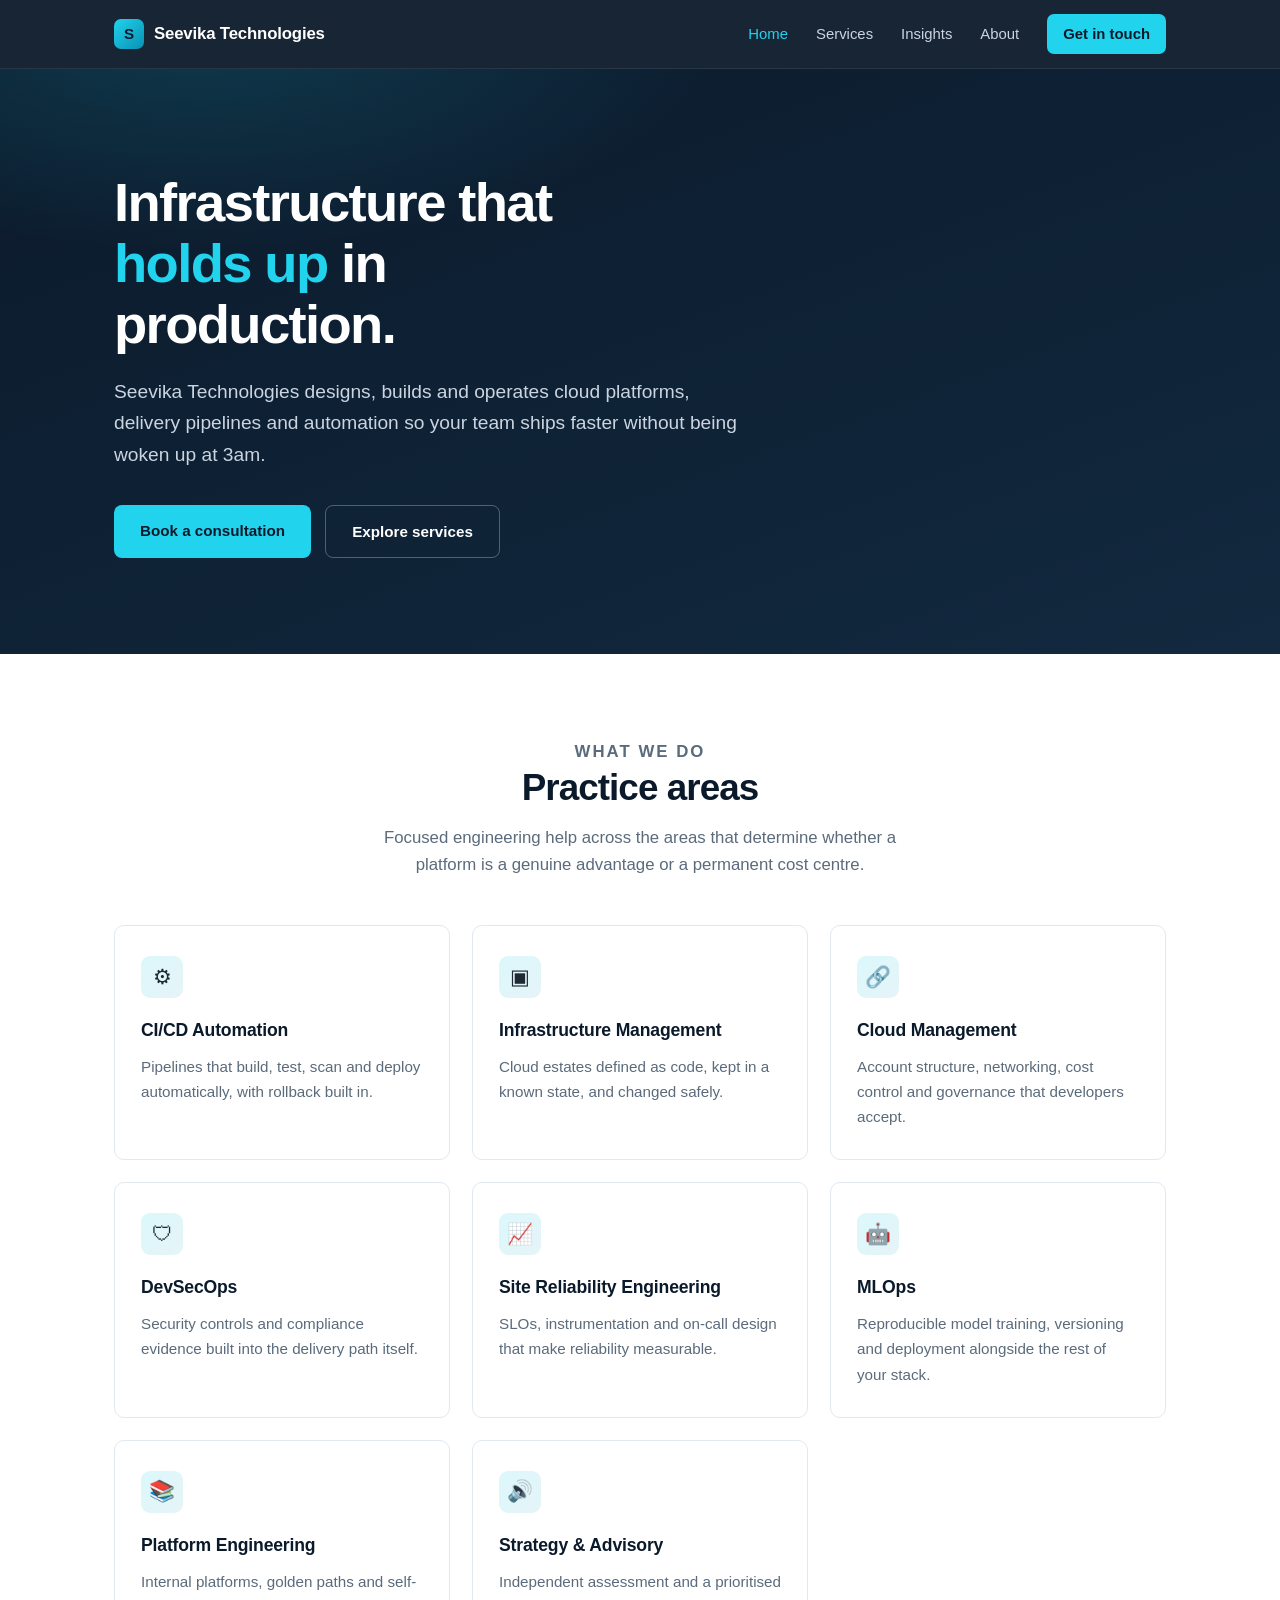
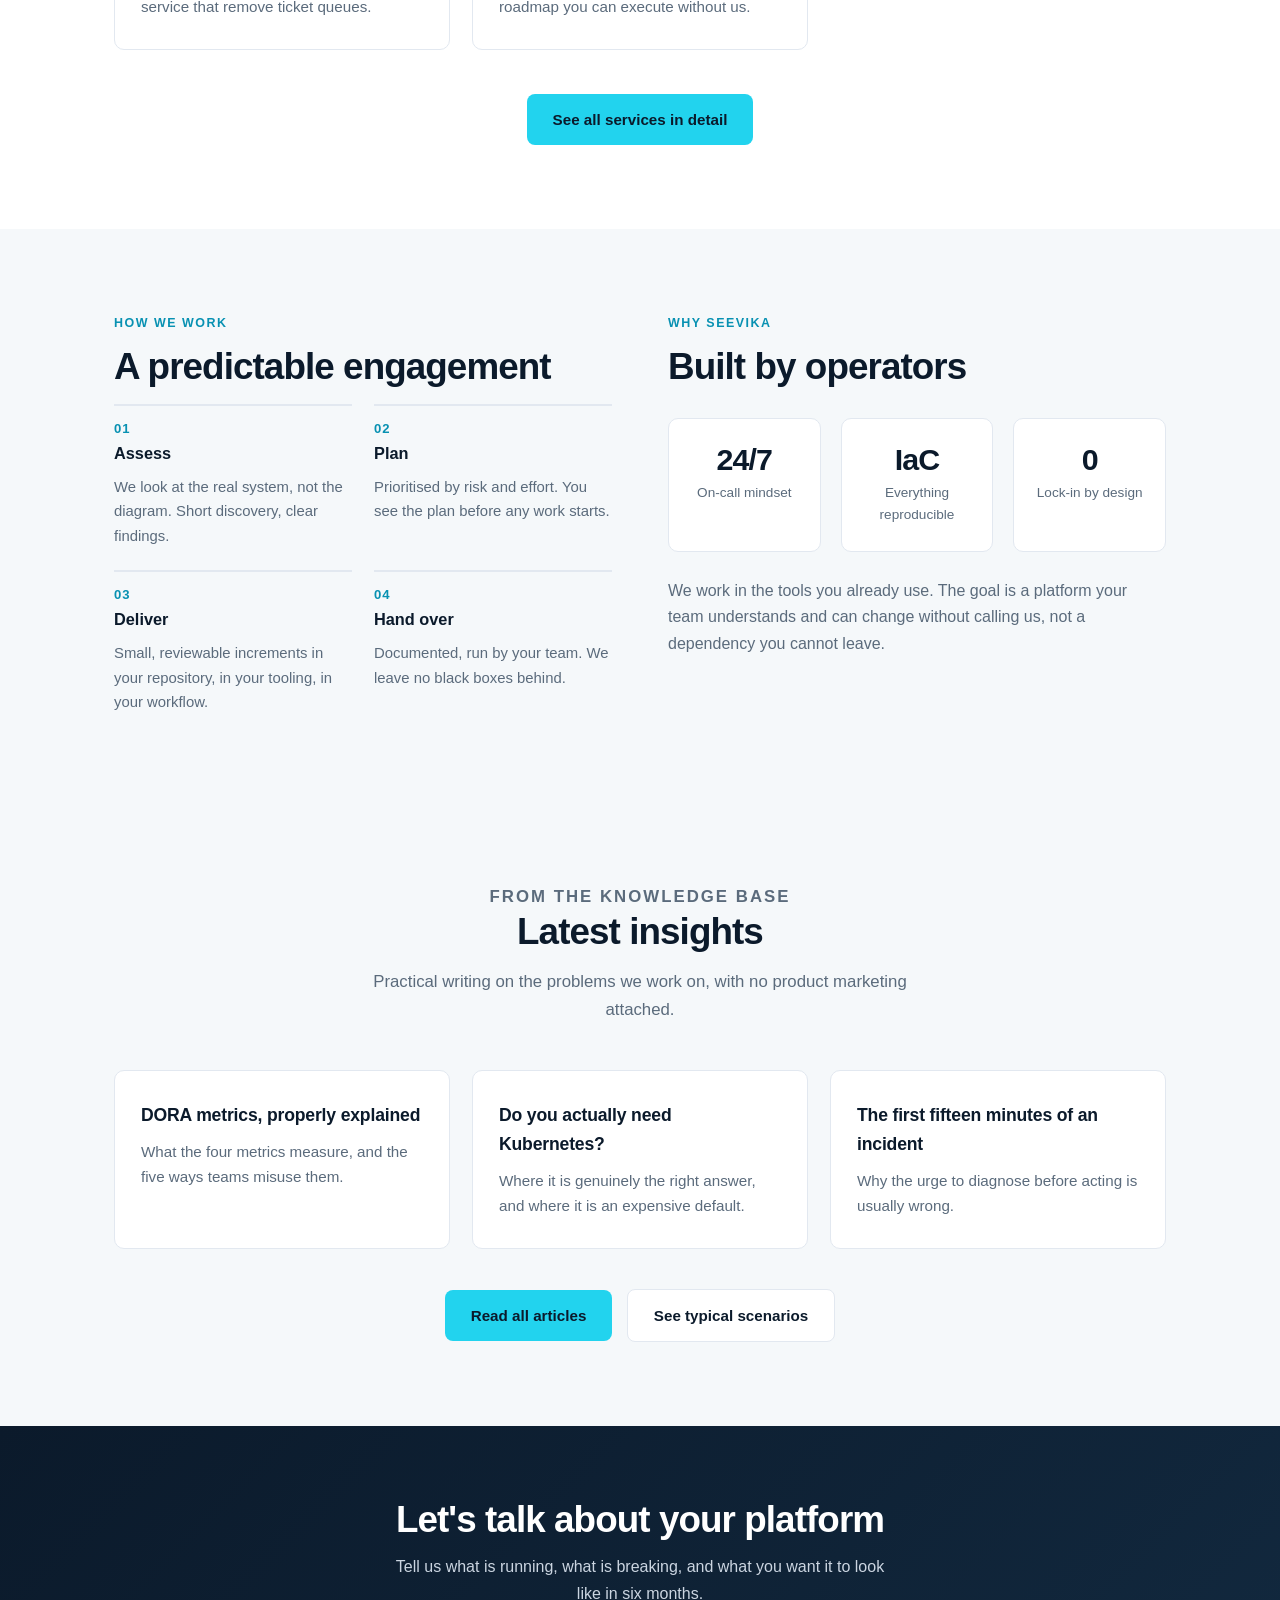
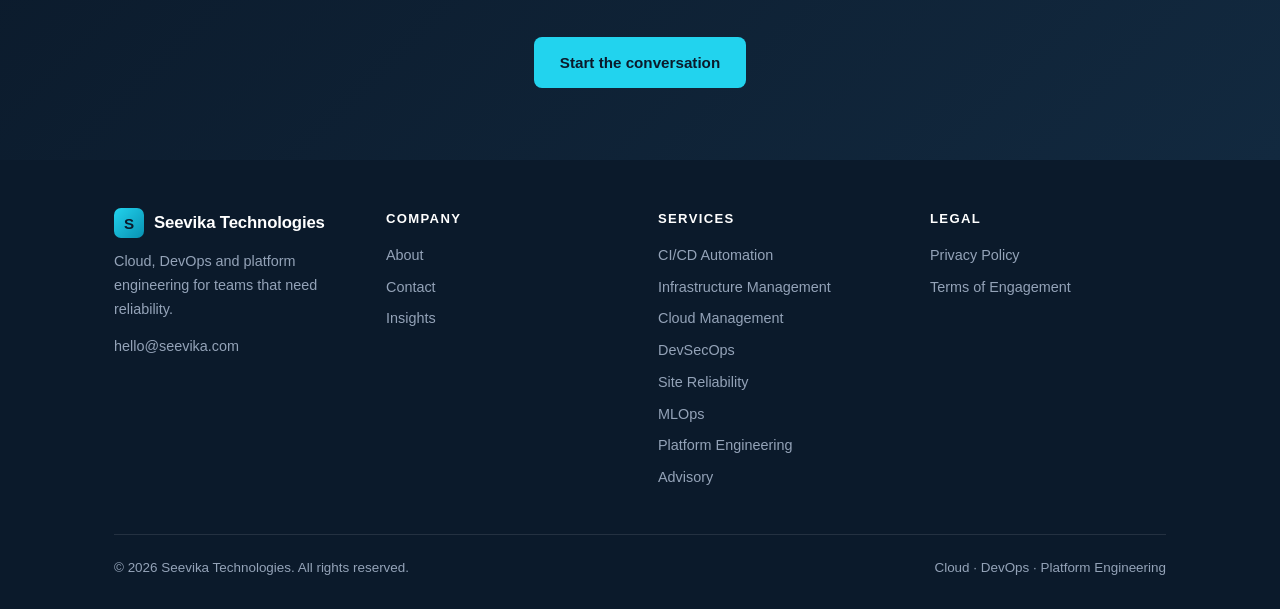
==== commit 15667a47: "Global client framing, legal pages, and consolidation Removed as unnecessary: - scenarios.html delet" ====
--- a/index.html
+++ b/index.html
@@ -23,7 +23,6 @@
       <a href="index.html" class="active">Home</a>
       <a href="services.html">Services</a>
       <a href="insights.html">Insights</a>
-      <a href="scenarios.html">Scenarios</a>
       <a href="about.html">About</a>
       <a href="contact.html" class="cta">Get in touch</a>
     </nav>
@@ -170,7 +169,7 @@
     </div>
     <div style="text-align:center;margin-top:40px">
       <a class="btn btn-primary" href="insights.html">Read all articles</a>
-      <a class="btn btn-ghost" href="scenarios.html" style="margin-left:10px;background:#fff;color:var(--navy);border-color:var(--border)">See typical scenarios</a>
+      <a class="btn btn-ghost" href="services.html#scenarios" style="margin-left:10px;background:#fff;color:var(--navy);border-color:var(--border)">See typical scenarios</a>
     </div>
   </div>
 </section>
@@ -189,13 +188,13 @@
       <div>
         <a class="brand" href="index.html"><span class="mark">S</span> Seevika Technologies</a>
         <p style="margin:0;max-width:30ch">Cloud, DevOps and platform engineering for teams that need reliability.</p>
+        <p style="margin:14px 0 0"><a href="mailto:hello@seevika.com">hello@seevika.com</a></p>
       </div>
       <div>
         <h4>Company</h4>
         <a href="about.html">About</a>
         <a href="contact.html">Contact</a>
         <a href="insights.html">Insights</a>
-        <a href="scenarios.html">Scenarios</a>
       </div>
       <div>
         <h4>Services</h4>
@@ -209,8 +208,9 @@
         <a href="services.html#advisory">Advisory</a>
       </div>
       <div>
-        <h4>Get in touch</h4>
-        <a href="mailto:hello@seevika.com">hello@seevika.com</a>
+        <h4>Legal</h4>
+        <a href="privacy.html">Privacy Policy</a>
+        <a href="terms.html">Terms of Engagement</a>
       </div>
     </div>
     <div class="foot-bottom">
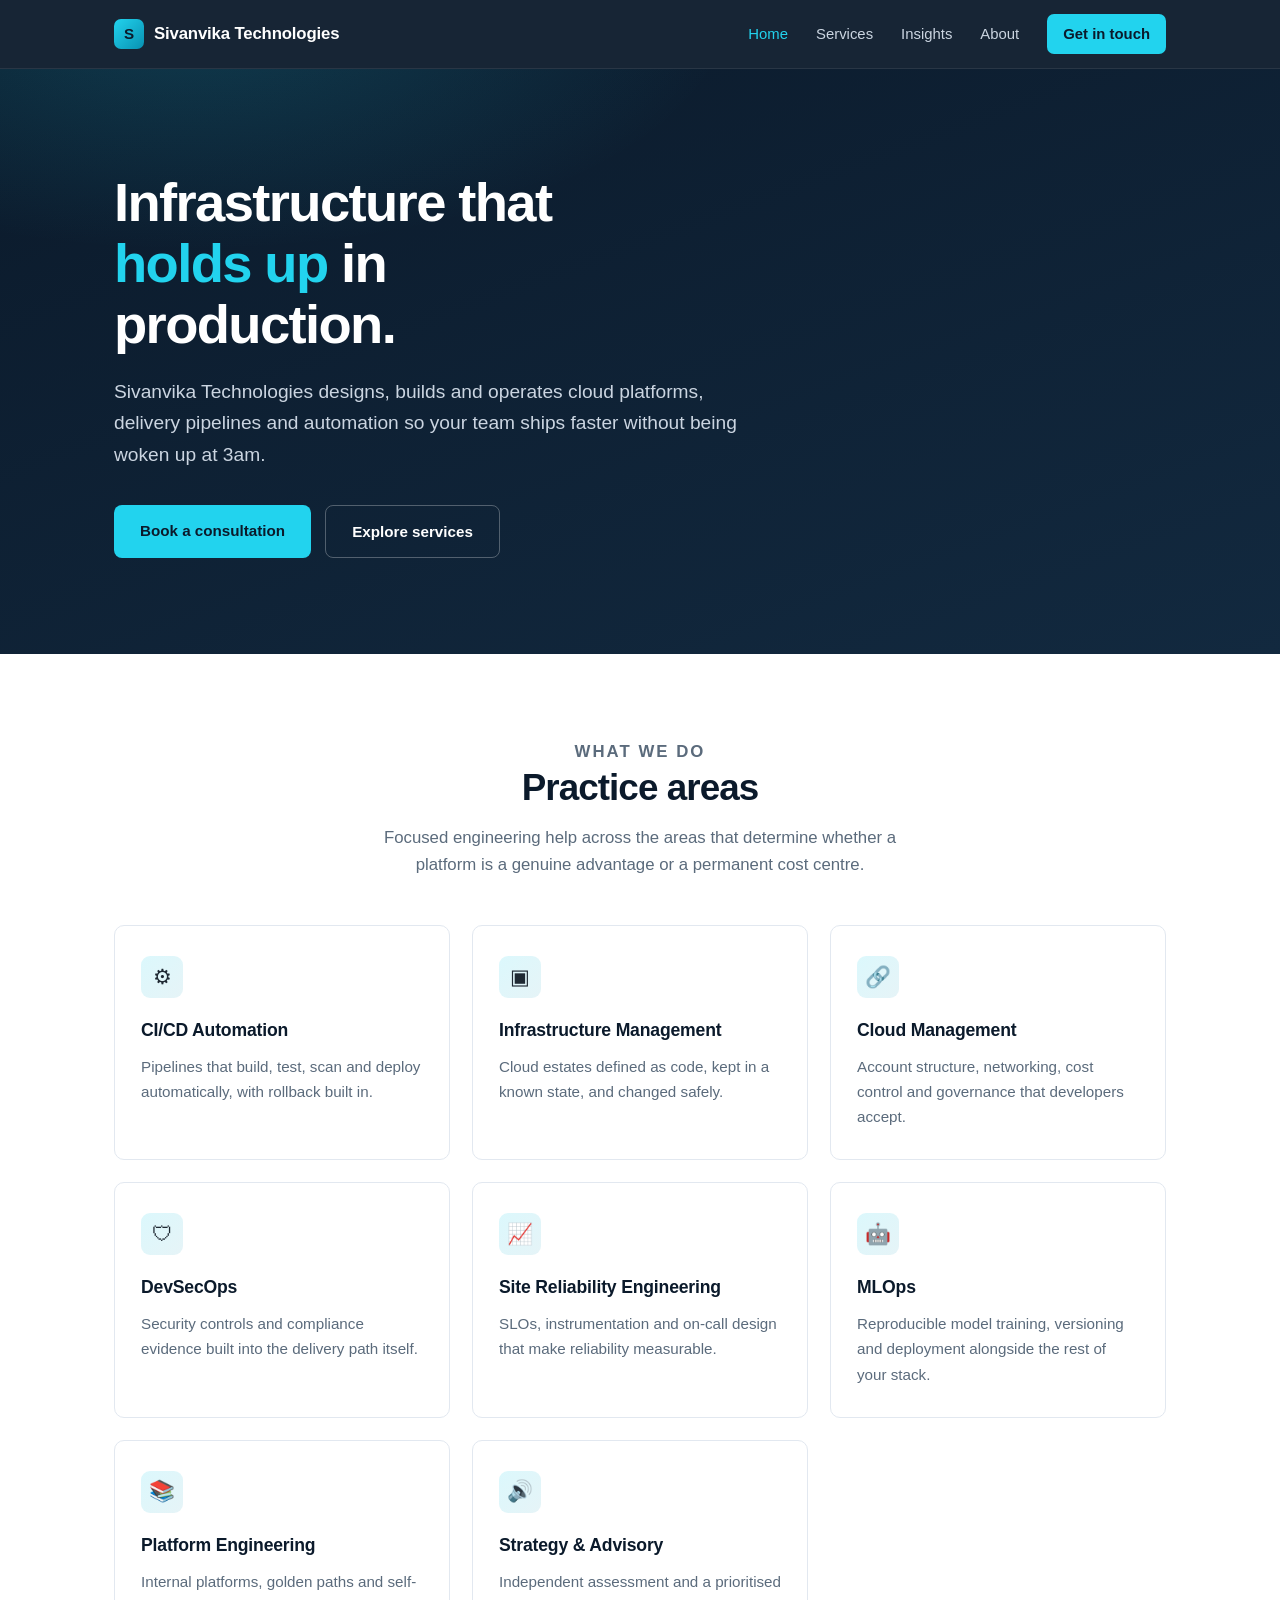
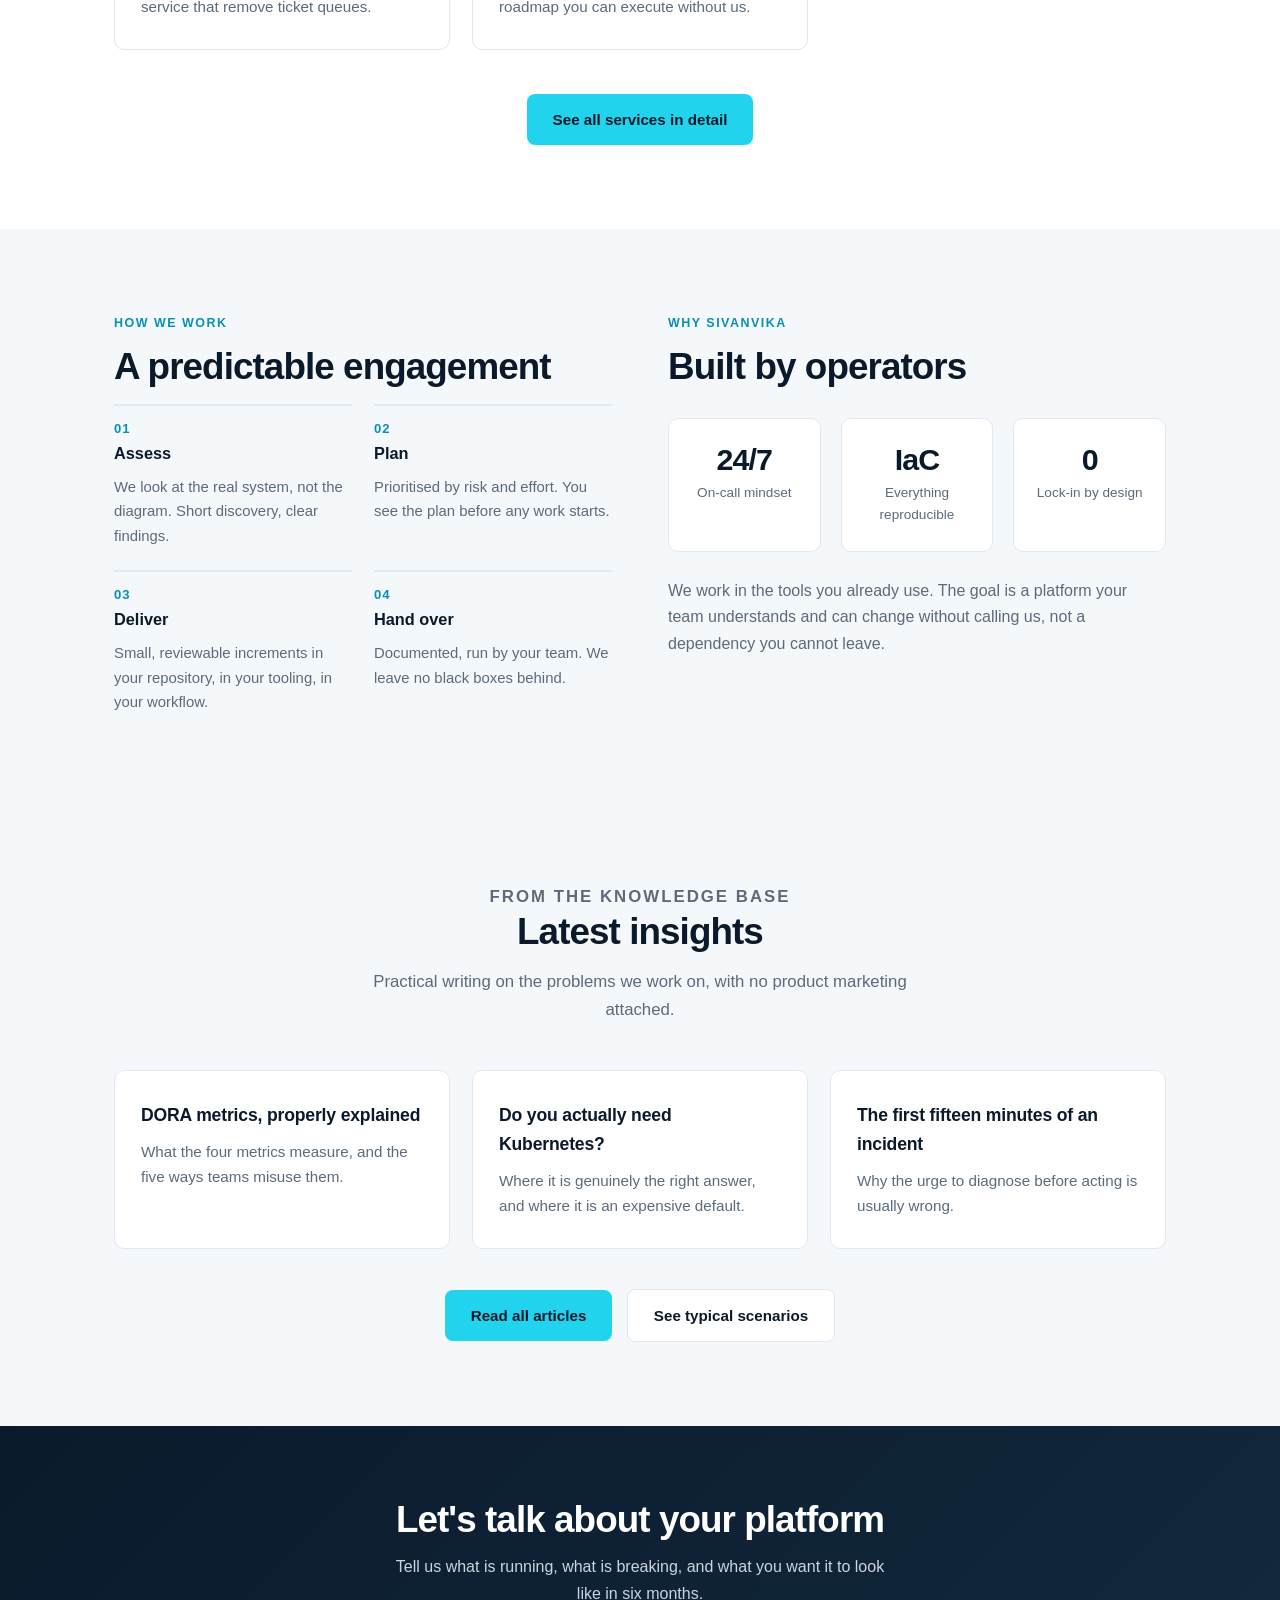
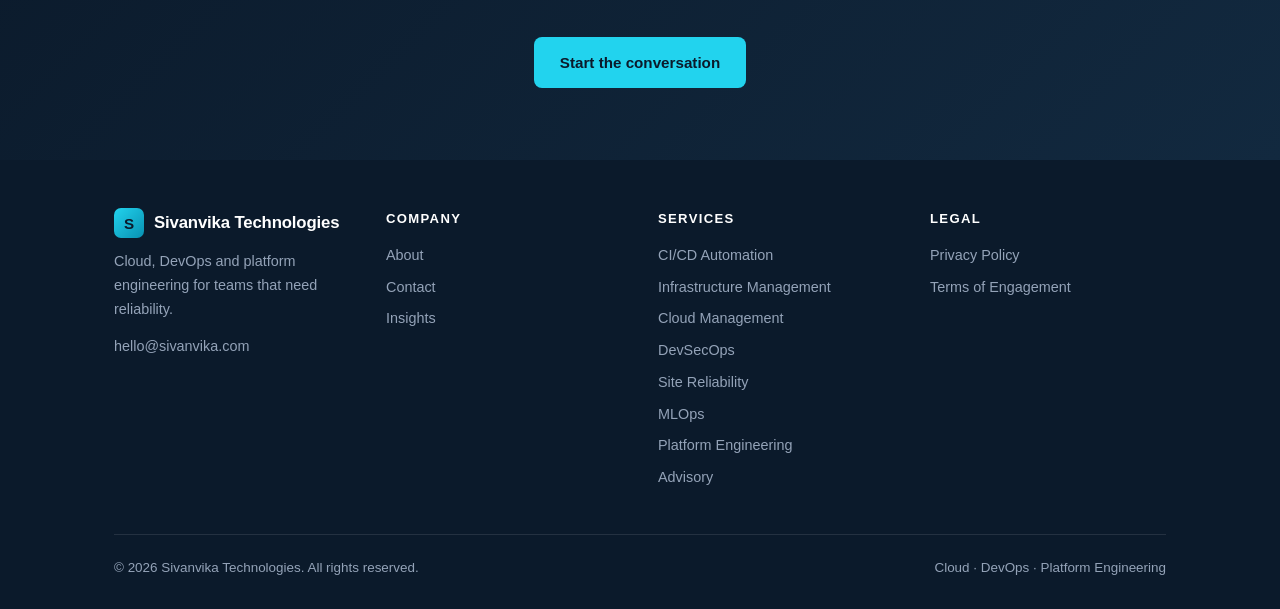
==== commit 253bbd99: "Rename company to Sivanvika Technologies Company name corrected before registration. Brand, domain a" ====
--- a/index.html
+++ b/index.html
@@ -3,13 +3,13 @@
 <head>
 <meta charset="utf-8">
 <meta name="viewport" content="width=device-width, initial-scale=1">
-<title>Seevika Technologies | Cloud, DevOps &amp; Platform Engineering</title>
-<meta name="description" content="Seevika Technologies helps businesses build reliable cloud infrastructure, automate delivery pipelines and run production platforms with confidence.">
-<link rel="canonical" href="https://seevika.com/">
-<meta property="og:title" content="Seevika Technologies">
+<title>Sivanvika Technologies | Cloud, DevOps &amp; Platform Engineering</title>
+<meta name="description" content="Sivanvika Technologies helps businesses build reliable cloud infrastructure, automate delivery pipelines and run production platforms with confidence.">
+<link rel="canonical" href="https://sivanvika.com/">
+<meta property="og:title" content="Sivanvika Technologies">
 <meta property="og:description" content="Cloud, DevOps and platform engineering for teams that need reliability.">
 <meta property="og:type" content="website">
-<meta property="og:url" content="https://seevika.com/">
+<meta property="og:url" content="https://sivanvika.com/">
 <link rel="icon" href="favicon.svg" type="image/svg+xml">
 <link rel="stylesheet" href="styles.css">
 </head>
@@ -17,7 +17,7 @@
 
 <header>
   <div class="wrap nav">
-    <a class="brand" href="index.html"><span class="mark">S</span> Seevika Technologies</a>
+    <a class="brand" href="index.html"><span class="mark">S</span> Sivanvika Technologies</a>
     <button class="burger" aria-label="Toggle menu" onclick="document.querySelector('nav.links').classList.toggle('open')">&#9776;</button>
         <nav class="links">
       <a href="index.html" class="active">Home</a>
@@ -32,7 +32,7 @@
 <section class="hero">
   <div class="wrap">
     <h1>Infrastructure that <span class="accent">holds up</span> in production.</h1>
-    <p class="lede">Seevika Technologies designs, builds and operates cloud platforms, delivery pipelines and automation so your team ships faster without being woken up at 3am.</p>
+    <p class="lede">Sivanvika Technologies designs, builds and operates cloud platforms, delivery pipelines and automation so your team ships faster without being woken up at 3am.</p>
     <div class="hero-actions">
       <a class="btn btn-primary" href="contact.html">Book a consultation</a>
       <a class="btn btn-ghost" href="services.html">Explore services</a>
@@ -124,7 +124,7 @@
       </div>
 
       <div>
-        <p class="eyebrow">Why Seevika</p>
+        <p class="eyebrow">Why Sivanvika</p>
         <h2>Built by operators</h2>
         <div class="stat-row" style="margin-top:28px">
           <div class="stat">
@@ -186,9 +186,9 @@
   <div class="wrap">
     <div class="foot-grid">
       <div>
-        <a class="brand" href="index.html"><span class="mark">S</span> Seevika Technologies</a>
+        <a class="brand" href="index.html"><span class="mark">S</span> Sivanvika Technologies</a>
         <p style="margin:0;max-width:30ch">Cloud, DevOps and platform engineering for teams that need reliability.</p>
-        <p style="margin:14px 0 0"><a href="mailto:hello@seevika.com">hello@seevika.com</a></p>
+        <p style="margin:14px 0 0"><a href="mailto:hello@sivanvika.com">hello@sivanvika.com</a></p>
       </div>
       <div>
         <h4>Company</h4>
@@ -214,7 +214,7 @@
       </div>
     </div>
     <div class="foot-bottom">
-      <span>&copy; <span id="year">2026</span> Seevika Technologies. All rights reserved.</span>
+      <span>&copy; <span id="year">2026</span> Sivanvika Technologies. All rights reserved.</span>
       <span>Cloud &middot; DevOps &middot; Platform Engineering</span>
     </div>
   </div>
